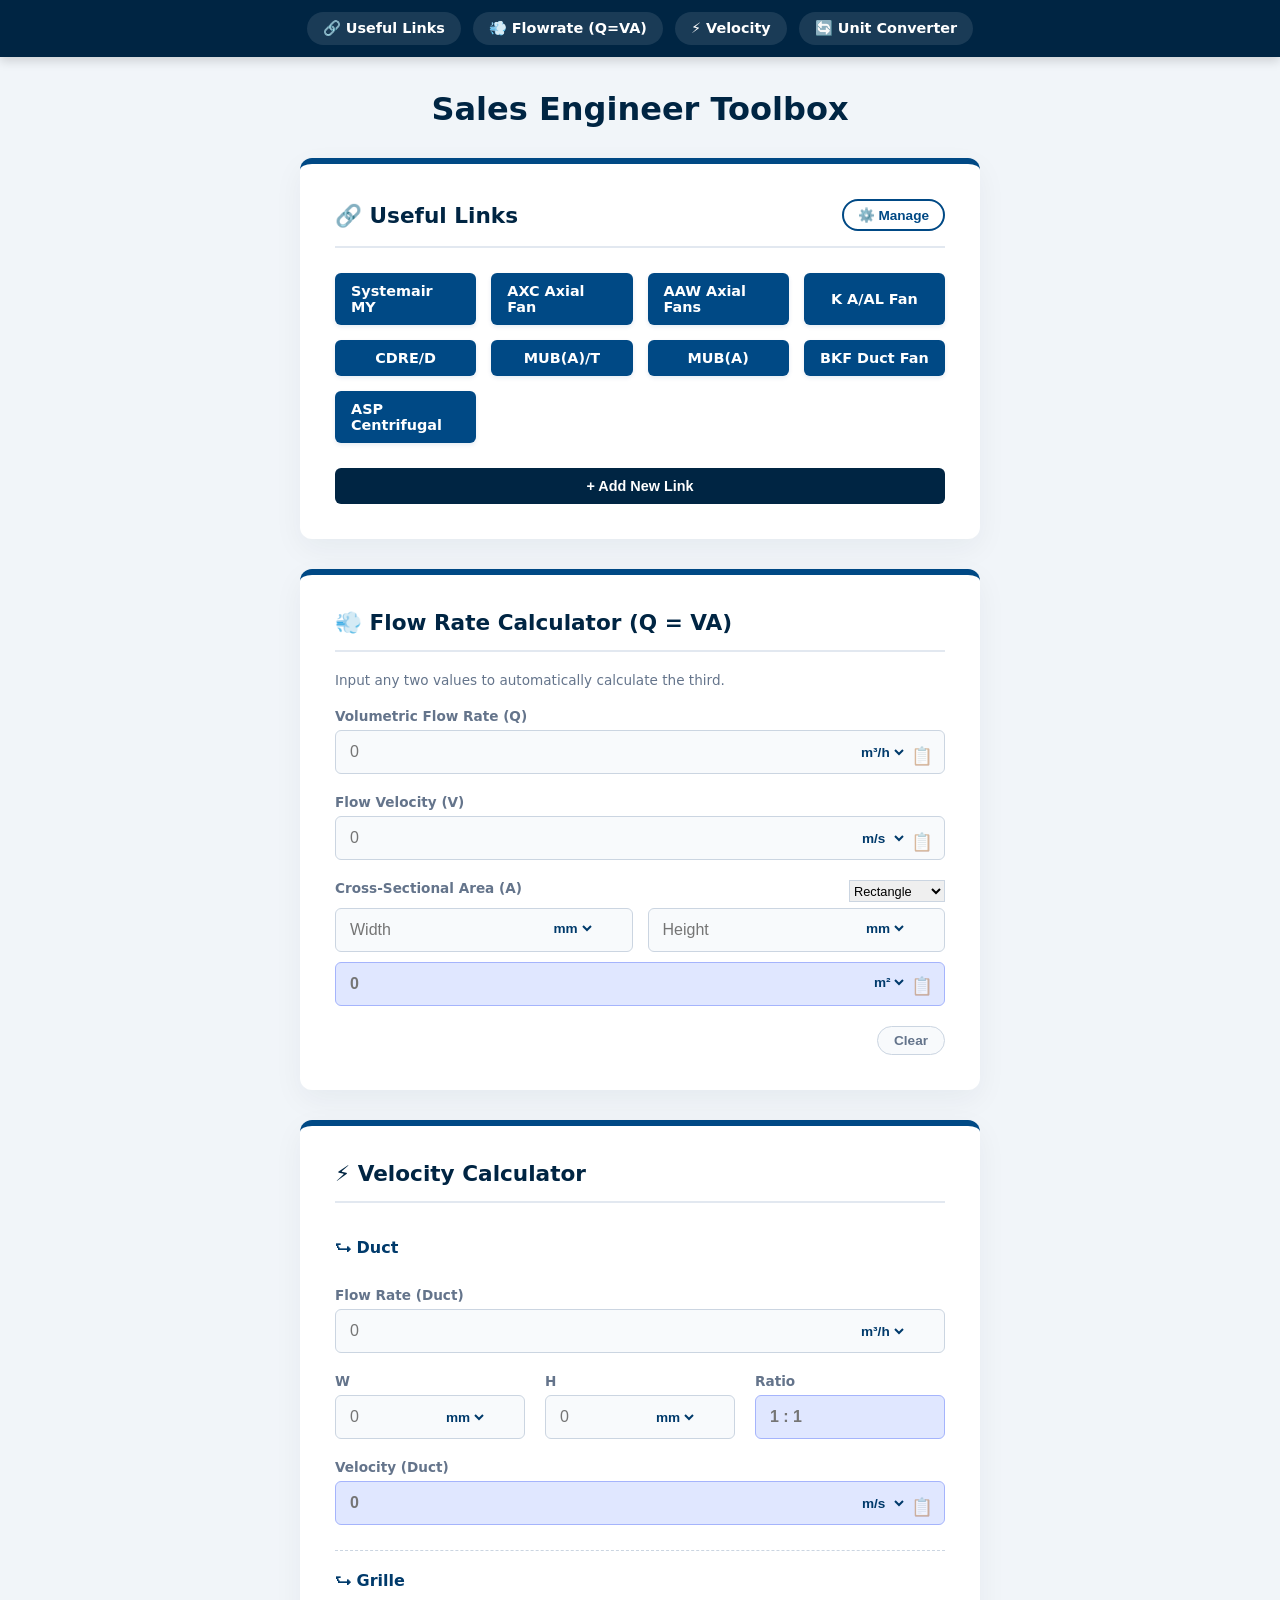
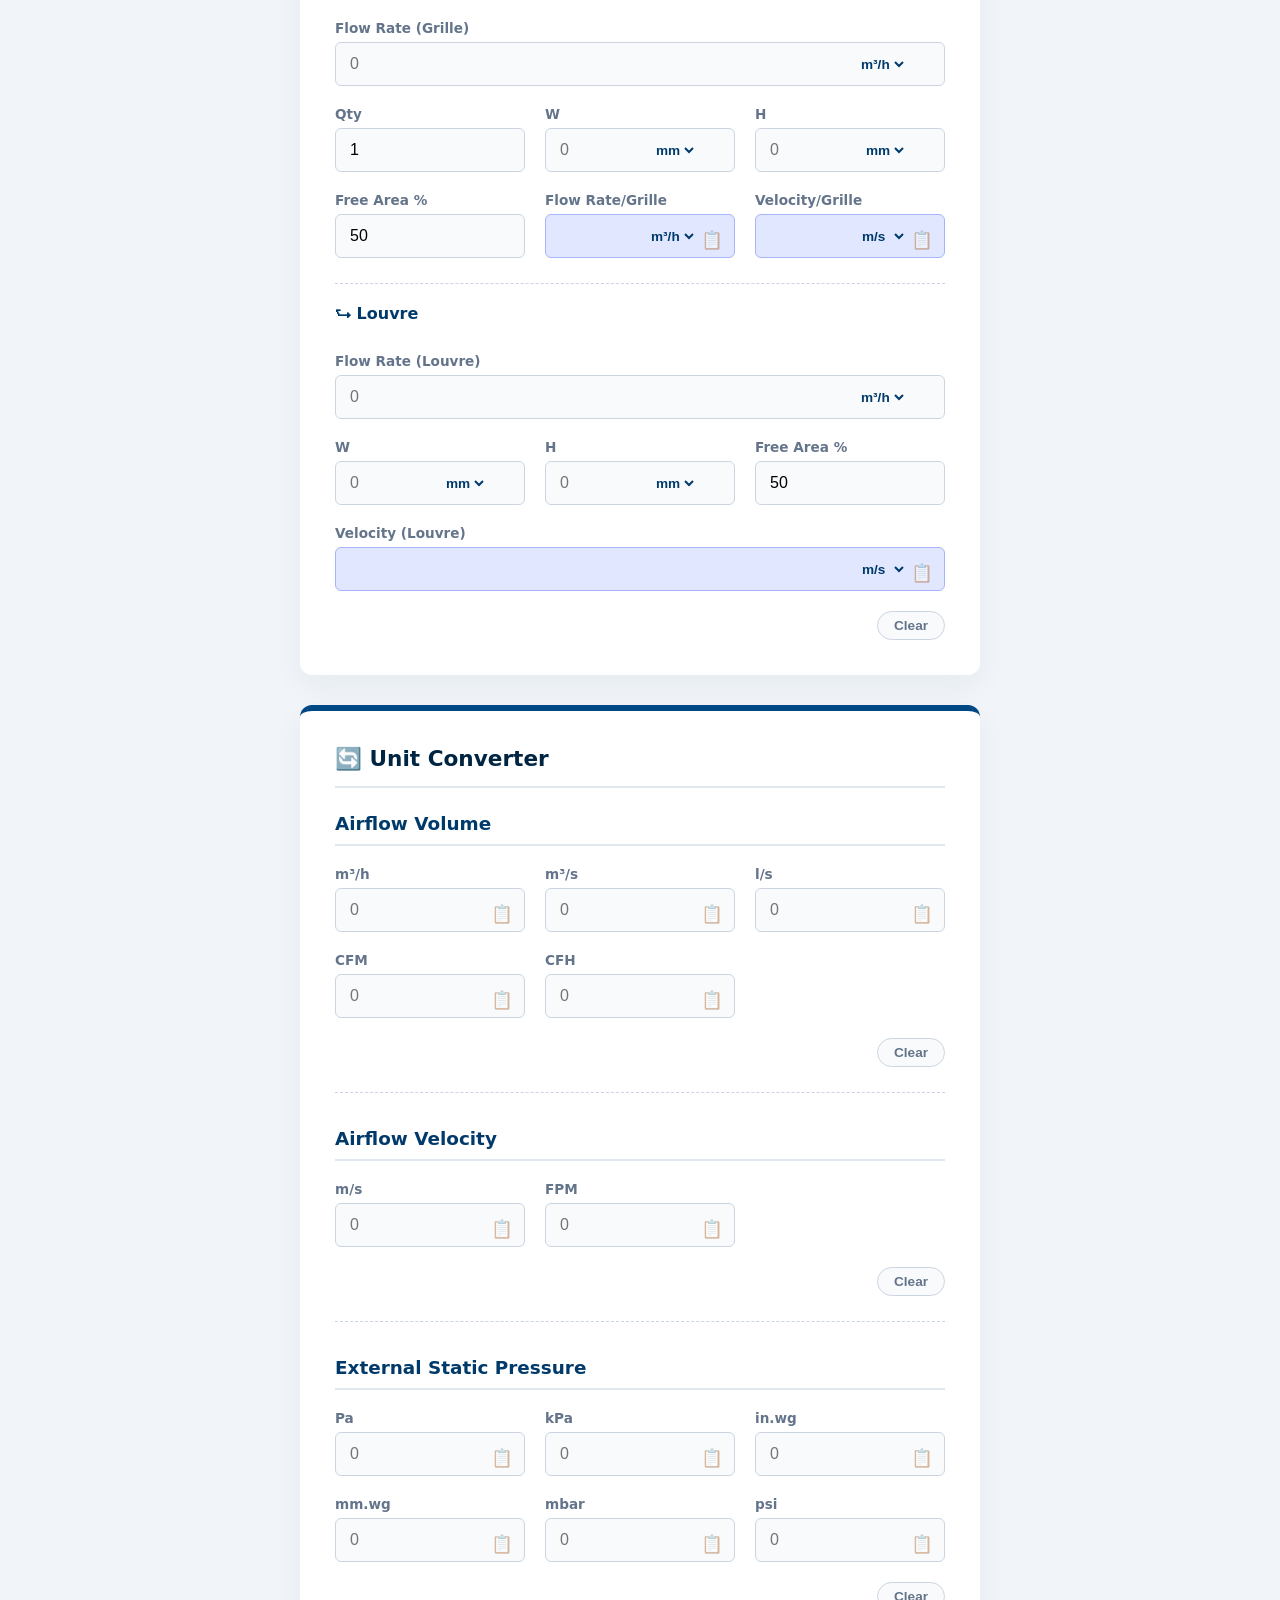
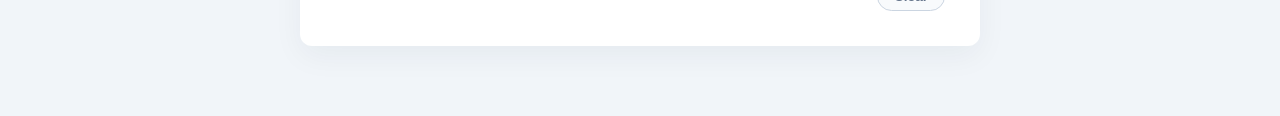
==== index.html @ 16341c95 "Add files via upload add flowrate to grille and louvre" ====
<!DOCTYPE html>
<html lang="en">
<head>
    <meta charset="UTF-8">
    <meta name="viewport" content="width=device-width, initial-scale=1.0">
    <title>Sales Engineer Toolbox</title>
    <link rel="icon" type="image/png" href="tool-box.png">
    <link rel="stylesheet" href="style.css">
</head>
<body>

    <nav class="sticky-nav">
        <a href="#section-links">🔗 Useful Links</a>
        <a href="#section-qva">💨 Flowrate (Q=VA)</a>
        <a href="#section-duct">⚡ Velocity</a>
        <a href="#section-converter">🔄 Unit Converter</a>
    </nav>

    <div class="main-wrapper">

    <h1 style="color: var(--sys-blue-dark); text-align: center; margin-top: 0; margin-bottom: 30px; font-size: 2rem;">
        Sales Engineer Toolbox
    </h1>
        
        <div class="container" id="section-links">
            <div class="section-top-header">
                <h3 class="section-title">🔗 Useful Links</h3>
                <button class="btn btn-toggle-manage" id="manageToggle" onclick="toggleManageMode()">⚙️ Manage</button>
            </div>
            <div class="links-grid" id="linksContainer"></div>
            <button class="btn btn-add" onclick="addNewLink()">+ Add New Link</button>
        </div>

        <div class="container" id="section-qva">
            <div class="section-top-header">
                <h3 class="section-title">💨 Flow Rate Calculator (Q = VA)</h3>
            </div>
            <div style="font-size: 0.85rem; color: var(--text-muted); margin-bottom: 20px; margin-top: -5px;">
                Input any two values to automatically calculate the third.
            </div>
            <div class="calc-layout-grid">
                <div class="input-wrapper span-full">
                    <label>Volumetric Flow Rate (Q)</label>
                    <input type="text" class="input-with-select" id="qvaVol" oninput="handleQVAInput('Vol')" placeholder="0">
                    <select class="unit-select" id="qvaVolUnit" onchange="calculateQVA()"><option value="cmh">m³/h</option><option value="cms">m³/s</option><option value="cfm">CFM</option><option value="lps">l/s</option></select>
                    <button class="copy-btn" onclick="copyValue('qvaVol', this)">📋</button>
                </div>
                <div class="input-wrapper span-full">
                    <label>Flow Velocity (V)</label>
                    <input type="text" class="input-with-select" id="qvaVel" oninput="handleQVAInput('Vel')" placeholder="0">
                    <select class="unit-select" id="qvaVelUnit" onchange="calculateQVA()"><option value="ms">m/s</option><option value="fpm">FPM</option></select>
                    <button class="copy-btn" onclick="copyValue('qvaVel', this)">📋</button>
                </div>
                <div class="input-wrapper span-full">
                    <div style="display:flex; justify-content:space-between; margin-bottom:6px;"><label>Cross-Sectional Area (A)</label>
                    <select id="qvaAreaMethod" onchange="toggleQVAAreaInputs()" style="font-size:0.8rem; border:1px solid var(--border-color); outline:none; cursor:pointer;">
                        <option value="rectangle" selected>Rectangle</option>
                        <option value="circle">Circle</option>
                        <option value="direct">Direct Key-in</option>
                    </select></div>
                    <div id="qvaAreaRectWrapper" style="display:none; gap:15px; margin-bottom:10px;">
                        <div class="input-wrapper no-label-group" style="flex:1"><input type="text" id="qvaRectW" oninput="calcAreaFromDims()" placeholder="Width"><select class="unit-select" id="qvaRectUnitW" onchange="calcAreaFromDims()"><option value="mm">mm</option><option value="inch">in</option></select></div>
                        <div class="input-wrapper no-label-group" style="flex:1"><input type="text" id="qvaRectH" oninput="calcAreaFromDims()" placeholder="Height"><select class="unit-select" id="qvaRectUnitH" onchange="calcAreaFromDims()"><option value="mm">mm</option><option value="inch">in</option></select></div>
                    </div>
                    <div id="qvaAreaCircWrapper" style="display:none; margin-bottom:10px;">
                         <div class="input-wrapper no-label-group"><input type="text" id="qvaCircD" oninput="calcAreaFromDims()" placeholder="Diameter"><select class="unit-select" id="qvaCircUnit" onchange="calcAreaFromDims()"><option value="mm">mm</option><option value="inch">in</option></select></div>
                    </div>
                    <div style="position:relative" class="no-label-group">
                        <input type="text" class="input-with-select" id="qvaArea" oninput="handleQVAInput('Area')" placeholder="0">
                        <select class="unit-select" id="qvaAreaUnit" onchange="calculateQVA()"><option value="sqm">m²</option><option value="sqft">ft²</option></select>
                        <button class="copy-btn" onclick="copyValue('qvaArea', this)">📋</button>
                    </div>
                </div>
            </div>
            <div class="clear-container"><button class="btn btn-clear" onclick="clearQVACalculator()">Clear</button></div>
        </div>

        <div class="container" id="section-duct">
            <div class="section-top-header">
                <h3 class="section-title">⚡ Velocity Calculator</h3>
            </div>
            <div class="calc-layout-grid">
                
                <div class="span-full" style="padding-top:10px;">
                    <h4 style="color: var(--sys-blue-mid); margin: 0 0 10px 0; font-size: 1rem;">⮑ Duct</h4>
                </div>
                
                <div class="input-wrapper span-full"><label>Flow Rate (Duct)</label><input type="text" class="input-with-select" id="calcVol" oninput="runAllCalculations()" placeholder="0"><select class="unit-select" id="volUnit" onchange="runAllCalculations()"><option value="cmh">m³/h</option><option value="cms">m³/s</option><option value="cfm">CFM</option><option value="lps">l/s</option></select></div>
                
                <div class="input-wrapper"><label>W</label><input type="text" class="input-with-select" id="calcWidth" oninput="runAllCalculations()" placeholder="0"><select class="unit-select" id="dimUnitW" onchange="syncDimUnits('dimUnitW','dimUnitH'); runAllCalculations()"><option value="mm">mm</option><option value="inch">in</option></select></div>
                <div class="input-wrapper"><label>H</label><input type="text" class="input-with-select" id="calcHeight" oninput="runAllCalculations()" placeholder="0"><select class="unit-select" id="dimUnitH" onchange="syncDimUnits('dimUnitH','dimUnitW'); runAllCalculations()"><option value="mm">mm</option><option value="inch">in</option></select></div>
                <div class="input-wrapper"><label>Ratio</label><input type="text" id="calcRatio" readonly placeholder="1 : 1"></div>
                <div class="input-wrapper span-full"><label>Velocity (Duct)</label><input type="text" class="input-with-select" id="calcResult" readonly placeholder="0"><select class="unit-select" id="velUnit" onchange="runAllCalculations()"><option value="ms">m/s</option><option value="fpm">FPM</option></select><button class="copy-btn" onclick="copyValue('calcResult', this)">📋</button></div>

                <div class="span-full" style="border-top:1px dashed var(--border-color); padding-top:20px; margin-top:5px;"><h4 style="color: var(--sys-blue-mid); margin: 0 0 10px 0; font-size: 1rem;">⮑ Grille</h4></div>
                <div class="input-wrapper span-full">
                    <label>Flow Rate (Grille)</label>
                    <input type="text" class="input-with-select" id="calcVolGrille" oninput="runAllCalculations()" placeholder="0">
                    <select class="unit-select" id="volUnitGrille" onchange="runAllCalculations()">
                        <option value="cmh">m³/h</option><option value="cms">m³/s</option><option value="cfm">CFM</option><option value="lps">l/s</option>
                    </select>
                </div>
                <div class="input-wrapper"><label>Qty</label><input type="text" id="grilleQty" oninput="runAllCalculations()" value="1"></div>
                <div class="input-wrapper"><label>W</label><input type="text" class="input-with-select" id="grilleW" oninput="runAllCalculations()" placeholder="0"><select class="unit-select" id="grilleUnitW" onchange="syncDimUnits('grilleUnitW','grilleUnitH'); runAllCalculations()"><option value="mm">mm</option><option value="inch">in</option></select></div>
                <div class="input-wrapper"><label>H</label><input type="text" class="input-with-select" id="grilleH" oninput="runAllCalculations()" placeholder="0"><select class="unit-select" id="grilleUnitH" onchange="syncDimUnits('grilleUnitH','grilleUnitW'); runAllCalculations()"><option value="mm">mm</option><option value="inch">in</option></select></div>
                <div class="input-wrapper"><label>Free Area %</label><input type="text" id="grilleFA" oninput="runAllCalculations()" value="50"></div>
                <div class="input-wrapper"><label>Flow Rate/Grille</label><input type="text" class="input-with-select" id="grilleVolOut" readonly><select class="unit-select" id="grilleVolUnit" onchange="runAllCalculations()"><option value="cmh">m³/h</option><option value="cms">m³/s</option><option value="cfm">CFM</option><option value="lps">l/s</option></select><button class="copy-btn" onclick="copyValue('grilleVolOut', this)">📋</button></div>
                <div class="input-wrapper"><label>Velocity/Grille</label><input type="text" class="input-with-select" id="grilleVelOut" readonly><select class="unit-select" id="grilleVelUnit" onchange="runAllCalculations()"><option value="ms">m/s</option><option value="fpm">FPM</option></select><button class="copy-btn" onclick="copyValue('grilleVelOut', this)">📋</button></div>

                <div class="span-full" style="border-top:1px dashed var(--border-color); padding-top:20px; margin-top:5px;"><h4 style="color: var(--sys-blue-mid); margin: 0 0 10px 0; font-size: 1rem;">⮑ Louvre</h4></div>
                <div class="input-wrapper span-full">
                    <label>Flow Rate (Louvre)</label>
                    <input type="text" class="input-with-select" id="calcVolLouvre" oninput="runAllCalculations()" placeholder="0">
                    <select class="unit-select" id="volUnitLouvre" onchange="runAllCalculations()">
                        <option value="cmh">m³/h</option><option value="cms">m³/s</option><option value="cfm">CFM</option><option value="lps">l/s</option>
                    </select>
                </div>
                <div class="input-wrapper"><label>W</label><input type="text" class="input-with-select" id="louvreW" oninput="runAllCalculations()" placeholder="0"><select class="unit-select" id="louvreUnitW" onchange="syncDimUnits('louvreUnitW','louvreUnitH'); runAllCalculations()"><option value="mm">mm</option><option value="inch">in</option></select></div>
                <div class="input-wrapper"><label>H</label><input type="text" class="input-with-select" id="louvreH" oninput="runAllCalculations()" placeholder="0"><select class="unit-select" id="louvreUnitH" onchange="syncDimUnits('louvreUnitH','louvreUnitW'); runAllCalculations()"><option value="mm">mm</option><option value="inch">in</option></select></div>
                <div class="input-wrapper"><label>Free Area %</label><input type="text" id="louvreFA" oninput="runAllCalculations()" value="50"></div>
                <div class="input-wrapper span-full"><label>Velocity (Louvre)</label><input type="text" class="input-with-select" id="louvreVelOut" readonly><select class="unit-select" id="louvreVelUnit" onchange="runAllCalculations()"><option value="ms">m/s</option><option value="fpm">FPM</option></select><button class="copy-btn" onclick="copyValue('louvreVelOut', this)">📋</button></div>
            </div>
            <div class="clear-container"><button class="btn btn-clear" onclick="clearCalculator()">Clear</button></div>
        </div>

        <div class="container" id="section-converter">
            <div class="section-top-header">
                <h3 class="section-title">🔄 Unit Converter</h3>
            </div>

            <div class="converter-section">
                <h3 class="section-header">Airflow Volume</h3>
                <div class="unit-grid">
                    <div class="input-wrapper"><label>m³/h</label><input type="text" id="cmh" oninput="syncAirflow('cmh')" onblur="formatActive('cmh')" placeholder="0"><button class="copy-btn" onclick="copyValue('cmh', this)">📋</button></div>
                    <div class="input-wrapper"><label>m³/s</label><input type="text" id="cms" oninput="syncAirflow('cms')" onblur="formatActive('cms')" placeholder="0"><button class="copy-btn" onclick="copyValue('cms', this)">📋</button></div>
                    <div class="input-wrapper"><label>l/s</label><input type="text" id="lps" oninput="syncAirflow('lps')" onblur="formatActive('lps')" placeholder="0"><button class="copy-btn" onclick="copyValue('lps', this)">📋</button></div>
                    <div class="input-wrapper"><label>CFM</label><input type="text" id="cfm" oninput="syncAirflow('cfm')" onblur="formatActive('cfm')" placeholder="0"><button class="copy-btn" onclick="copyValue('cfm', this)">📋</button></div>
                    <div class="input-wrapper"><label>CFH</label><input type="text" id="cfh" oninput="syncAirflow('cfh')" onblur="formatActive('cfh')" placeholder="0"><button class="copy-btn" onclick="copyValue('cfh', this)">📋</button></div>
                </div>
                <div class="clear-container"><button class="btn btn-clear" onclick="clearGroup(airFactors)">Clear</button></div>
            </div>

            <div class="converter-section">
                <h3 class="section-header">Airflow Velocity</h3>
                <div class="unit-grid">
                    <div class="input-wrapper"><label>m/s</label><input type="text" id="ms" oninput="syncVelocity('ms')" onblur="formatActive('ms')" placeholder="0"><button class="copy-btn" onclick="copyValue('ms', this)">📋</button></div>
                    <div class="input-wrapper"><label>FPM</label><input type="text" id="fpm" oninput="syncVelocity('fpm')" onblur="formatActive('fpm')" placeholder="0"><button class="copy-btn" onclick="copyValue('fpm', this)">📋</button></div>
                </div>
                <div class="clear-container"><button class="btn btn-clear" onclick="clearGroup(velFactors)">Clear</button></div>
            </div>

            <div class="converter-section" style="border-bottom: none; margin-bottom: 0; padding-bottom: 0;">
                <h3 class="section-header">External Static Pressure</h3>
                <div class="unit-grid">
                    <div class="input-wrapper"><label>Pa</label><input type="text" id="pa" oninput="syncESP('pa')" onblur="formatActive('pa')" placeholder="0"><button class="copy-btn" onclick="copyValue('pa', this)">📋</button></div>
                    <div class="input-wrapper"><label>kPa</label><input type="text" id="kpa" oninput="syncESP('kpa')" onblur="formatActive('kpa')" placeholder="0"><button class="copy-btn" onclick="copyValue('kpa', this)">📋</button></div>
                    <div class="input-wrapper"><label>in.wg</label><input type="text" id="inwg" oninput="syncESP('inwg')" onblur="formatActive('inwg')" placeholder="0"><button class="copy-btn" onclick="copyValue('inwg', this)">📋</button></div>
                    <div class="input-wrapper"><label>mm.wg</label><input type="text" id="mmwg" oninput="syncESP('mmwg')" onblur="formatActive('mmwg')" placeholder="0"><button class="copy-btn" onclick="copyValue('mmwg', this)">📋</button></div>
                    <div class="input-wrapper"><label>mbar</label><input type="text" id="mbar" oninput="syncESP('mbar')" onblur="formatActive('mbar')" placeholder="0"><button class="copy-btn" onclick="copyValue('mbar', this)">📋</button></div>
                    <div class="input-wrapper"><label>psi</label><input type="text" id="psi" oninput="syncESP('psi')" onblur="formatActive('psi')" placeholder="0"><button class="copy-btn" onclick="copyValue('psi', this)">📋</button></div>
                </div>
                <div class="clear-container"><button class="btn btn-clear" onclick="clearGroup(espFactors)">Clear</button></div>
            </div>
        </div>

    </div>

    <script src="script.js"></script>
</body>
</html>
---- style.css ----
:root {
    --sys-blue-dark: #002543;
    --sys-blue-mid: #003a6b;
    --sys-blue-light: #004985;
    --sys-blue-hover: #005a9e;
    --bg-color: #f1f5f9;
    --container-bg: #FFFFFF;
    --text-main: #1e293b;
    --text-muted: #64748b;
    --border-color: #cbd5e1;
    --input-bg: #f8fafc;
    --highlight-bg: #e0e7ff;
    --highlight-border: #a5b4fc;
}

/* Smooth scrolling for anchor links */
html { 
    scroll-behavior: smooth; 
    scroll-padding-top: 85px; 
}

body { 
    font-family: 'Segoe UI', system-ui, -apple-system, Roboto, Helvetica, Arial, sans-serif; 
    background-color: var(--bg-color); 
    color: var(--text-main); 
    margin: 0; 
    padding: 0;
    -webkit-font-smoothing: antialiased;
}

/* --- Sticky Navigation Bar --- */
.sticky-nav {
    position: fixed;
    top: 0;
    left: 0;
    width: 100%;
    background-color: var(--sys-blue-dark);
    z-index: 1000;
    display: flex;
    justify-content: center;
    gap: 12px;
    padding: 12px 20px;
    box-shadow: 0 4px 10px rgba(0,0,0,0.15);
    overflow-x: auto;
    white-space: nowrap;
    -webkit-overflow-scrolling: touch;
    box-sizing: border-box;
}

.sticky-nav::-webkit-scrollbar { display: none; }

.sticky-nav a {
    color: #ffffff;
    text-decoration: none;
    font-size: 0.9rem;
    font-weight: 600;
    padding: 8px 16px;
    border-radius: 20px;
    background: rgba(255, 255, 255, 0.1);
    transition: all 0.2s ease;
}

.sticky-nav a:hover {
    background: var(--sys-blue-light);
    transform: translateY(-1px);
}

/* Main content wrapper to account for fixed header */
.main-wrapper {
    padding: 90px 20px 40px; 
    display: flex;
    flex-direction: column;
    align-items: center;
    width: 100%;
    box-sizing: border-box;
}

/* Core Section Container */
.container { 
    background: var(--container-bg); 
    width: 100%; 
    max-width: 680px; 
    padding: 35px; 
    border-radius: 12px; 
    box-shadow: 0 10px 30px rgba(0, 37, 67, 0.05); 
    border-top: 6px solid var(--sys-blue-light); 
    margin-bottom: 30px; 
    box-sizing: border-box; 
}

.section-top-header {
    display: flex;
    justify-content: space-between;
    align-items: center;
    margin-bottom: 25px;
    border-bottom: 2px solid #e2e8f0;
    padding-bottom: 15px;
}

.section-title {
    margin: 0;
    font-size: 1.35rem;
    color: var(--sys-blue-dark);
    font-weight: 700;
    display: flex;
    align-items: center;
    gap: 8px;
}

h3 { color: var(--sys-blue-dark); font-size: 1.15rem; margin-bottom: 15px; font-weight: 600; margin-top: 0; }

.converter-section { margin-bottom: 35px; padding-bottom: 25px; border-bottom: 1px dashed var(--border-color); }
.converter-section:last-of-type { border-bottom: none; padding-bottom: 0; margin-bottom: 0; }
.section-header { border-bottom: 2px solid #e2e8f0; padding-bottom: 10px; margin-bottom: 20px; color: var(--sys-blue-mid); }

.unit-grid { display: grid; grid-template-columns: repeat(auto-fill, minmax(180px, 1fr)); gap: 20px; }
.calc-layout-grid { display: grid; grid-template-columns: repeat(3, 1fr); gap: 20px; }
.span-full { grid-column: 1 / -1; }

@media (max-width: 600px) { 
    .calc-layout-grid { grid-template-columns: 1fr; } 
    .sticky-nav { justify-content: flex-start; } 
    .sticky-nav a { font-size: 0.85rem; padding: 6px 12px; }
    .container { padding: 25px 15px; }
    .section-title { font-size: 1.2rem; }
}

.input-wrapper { position: relative; display: flex; flex-direction: column; }
.input-wrapper label { font-size: 0.85rem; font-weight: 600; color: var(--text-muted); margin-bottom: 6px; }
.input-wrapper:focus-within label { color: var(--sys-blue-light); }

input[type="text"] { width: 100%; padding: 12px 75px 12px 14px; border: 1px solid var(--border-color); border-radius: 6px; font-size: 1rem; box-sizing: border-box; background-color: var(--input-bg); font-weight: 500; transition: all 0.2s ease;}
.input-with-select { padding-right: 110px; }
input[type="text"]:focus { outline: none; border-color: var(--sys-blue-light); background-color: #fff; box-shadow: 0 0 0 3px rgba(0, 73, 133, 0.15); }

input[readonly] { background-color: var(--highlight-bg) !important; border-color: var(--highlight-border) !important; color: var(--sys-blue-dark) !important; font-weight: 700 !important; }
.qva-highlight { background-color: var(--highlight-bg) !important; border-color: var(--highlight-border) !important; color: var(--sys-blue-dark) !important; }

.unit-select { position: absolute; right: 38px; top: 36px; border: none; background: transparent; cursor: pointer; font-size: 0.85rem; font-weight: 700; color: var(--sys-blue-mid); outline: none;}
.unit-select:hover, .unit-select:focus { background-color: #e2e8f0; color: var(--sys-blue-dark); border-radius: 4px;}
.no-label-group .unit-select { top: 12px; }

.copy-btn { position: absolute; right: 6px; top: 32px; background: none; border: none; cursor: pointer; font-size: 1.1rem; opacity: 0.5; padding: 6px; display: flex; align-items: center; justify-content: center; transition: all 0.2s;}
.copy-btn:hover { opacity: 1; background-color: #e2e8f0; color: var(--sys-blue-dark); border-radius: 6px;}
.copy-btn:active { transform: scale(0.9); }
.no-label-group .copy-btn { top: 8px; }

.links-grid { display: grid; grid-template-columns: repeat(auto-fill, minmax(140px, 1fr)); gap: 15px; margin-bottom: 25px; }
.btn { display: inline-flex; align-items: center; justify-content: center; padding: 10px 16px; border-radius: 6px; font-size: 0.9rem; font-weight: 600; cursor: pointer; border: none; text-decoration: none; transition: all 0.2s ease;}
.btn-link { background-color: var(--sys-blue-light); color: #FFFFFF; width: 100%; box-sizing: border-box; box-shadow: 0 2px 4px rgba(0, 73, 133, 0.1); }
.btn-link:hover { background-color: var(--sys-blue-hover); transform: translateY(-1px); box-shadow: 0 4px 10px rgba(0, 73, 133, 0.2); }
.btn-add { background-color: var(--sys-blue-dark); color: #FFFFFF; width: 100%; }
.btn-add:hover { background-color: var(--sys-blue-mid); }
.btn-toggle-manage { background-color: transparent; color: var(--sys-blue-light); border: 2px solid var(--sys-blue-light); padding: 6px 14px; font-size: 0.85rem; border-radius: 20px; }
.btn-toggle-manage.active { background-color: var(--sys-blue-light); color: #FFFFFF; }

.btn-clear { background-color: #f8fafc; color: var(--text-muted); border: 1px solid var(--border-color); padding: 6px 16px; font-size: 0.85rem; margin-top: 20px; border-radius: 20px; }
.btn-clear:hover { background-color: #e2e8f0; color: var(--text-main); border-color: #cbd5e1; }
.clear-container { display: flex; justify-content: flex-end; width: 100%; }

.link-item { position: relative; display: flex; width: 100%; transition: transform 0.2s;}

/* Management & Drag-and-Drop Styles */
.action-badges { display: none; position: absolute; top: -10px; right: -10px; gap: 4px; z-index: 10; }
.badge-btn { width: 26px; height: 26px; border-radius: 50%; border: 2px solid white; display: flex; align-items: center; justify-content: center; cursor: pointer; font-size: 11px; color: white; box-shadow: 0 2px 5px rgba(0,0,0,0.2); transition: transform 0.1s;}
.badge-btn:hover { transform: scale(1.1); }
.edit-badge { background-color: var(--sys-blue-mid); }
.del-badge { background-color: #ef4444; } 
.manage-mode .action-badges { display: flex; }
.manage-mode .link-item { cursor: grab; }
.manage-mode .link-item:active { cursor: grabbing; }
.manage-mode .btn-link { background-color: #e2e8f0; color: var(--text-muted); border: 1px dashed #94a3b8; pointer-events: none; box-shadow: none; }
.link-item.dragging { opacity: 0.4; transform: scale(0.95); }
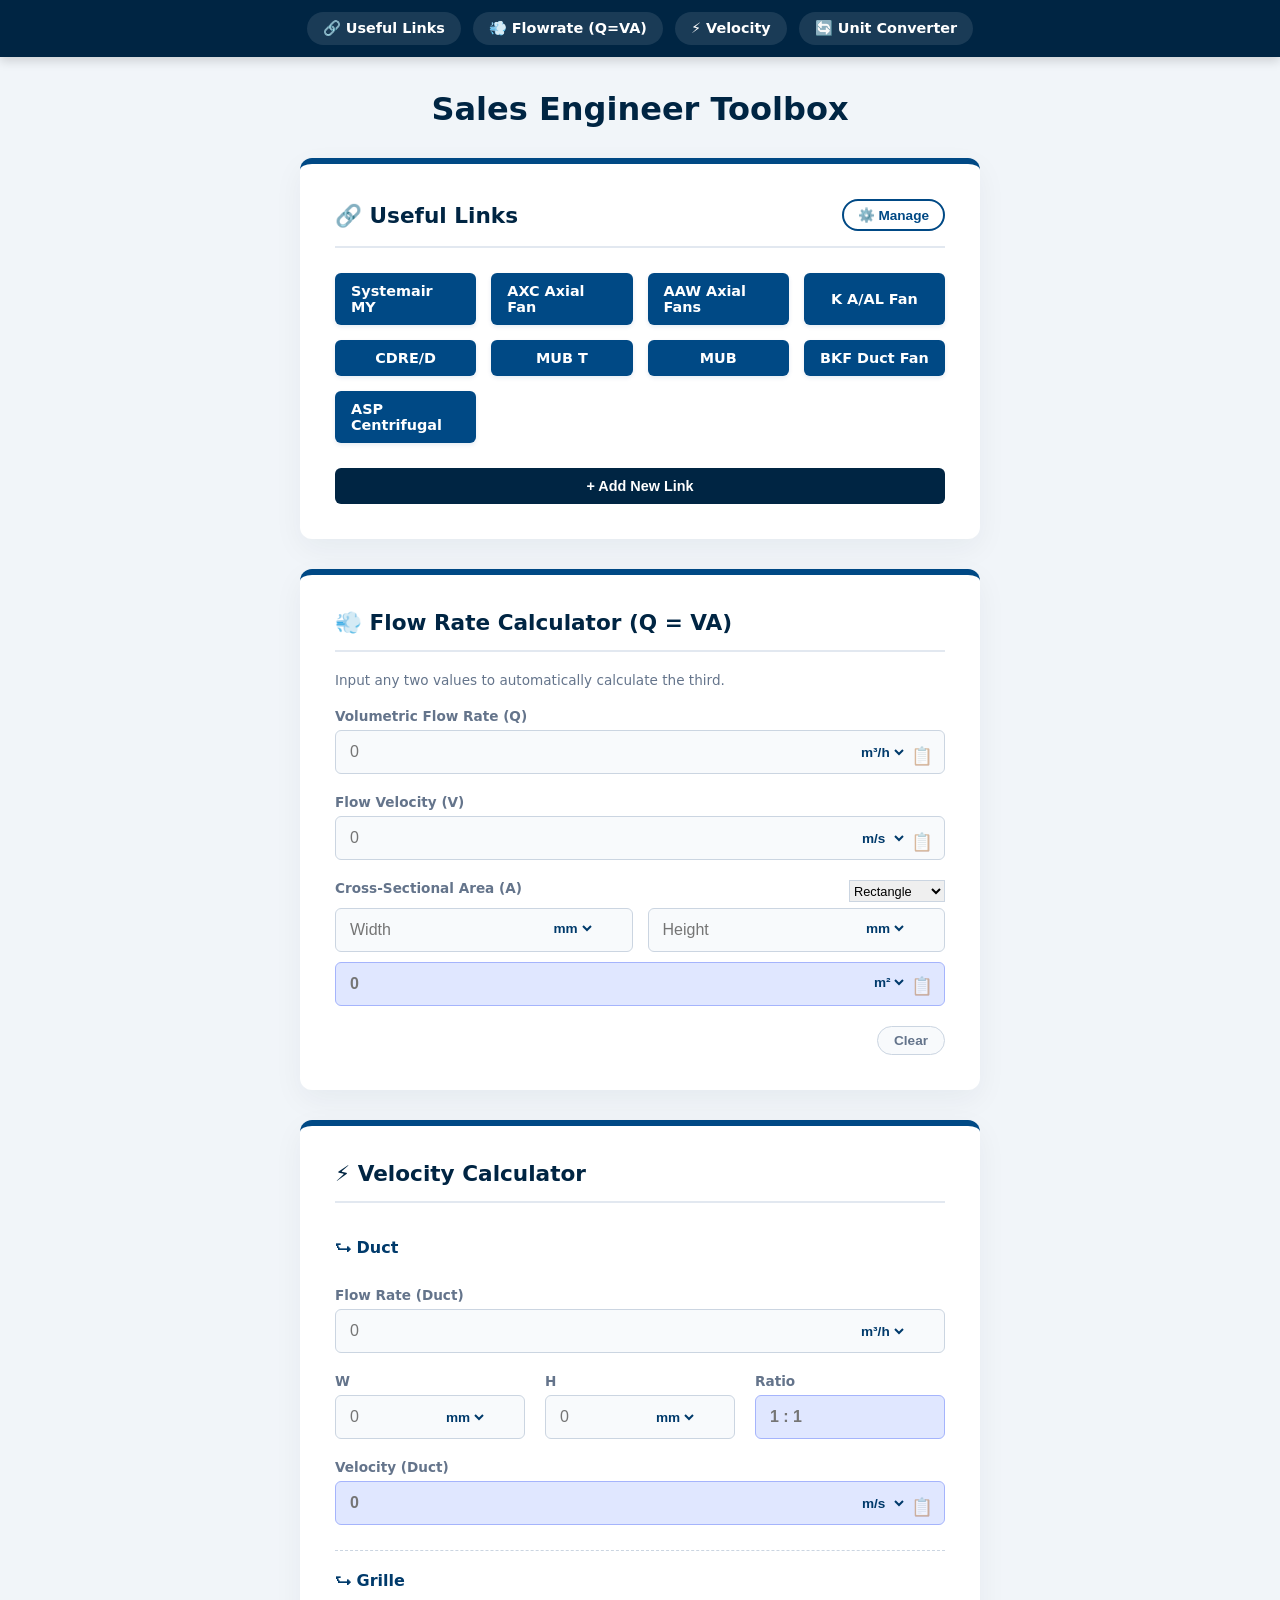
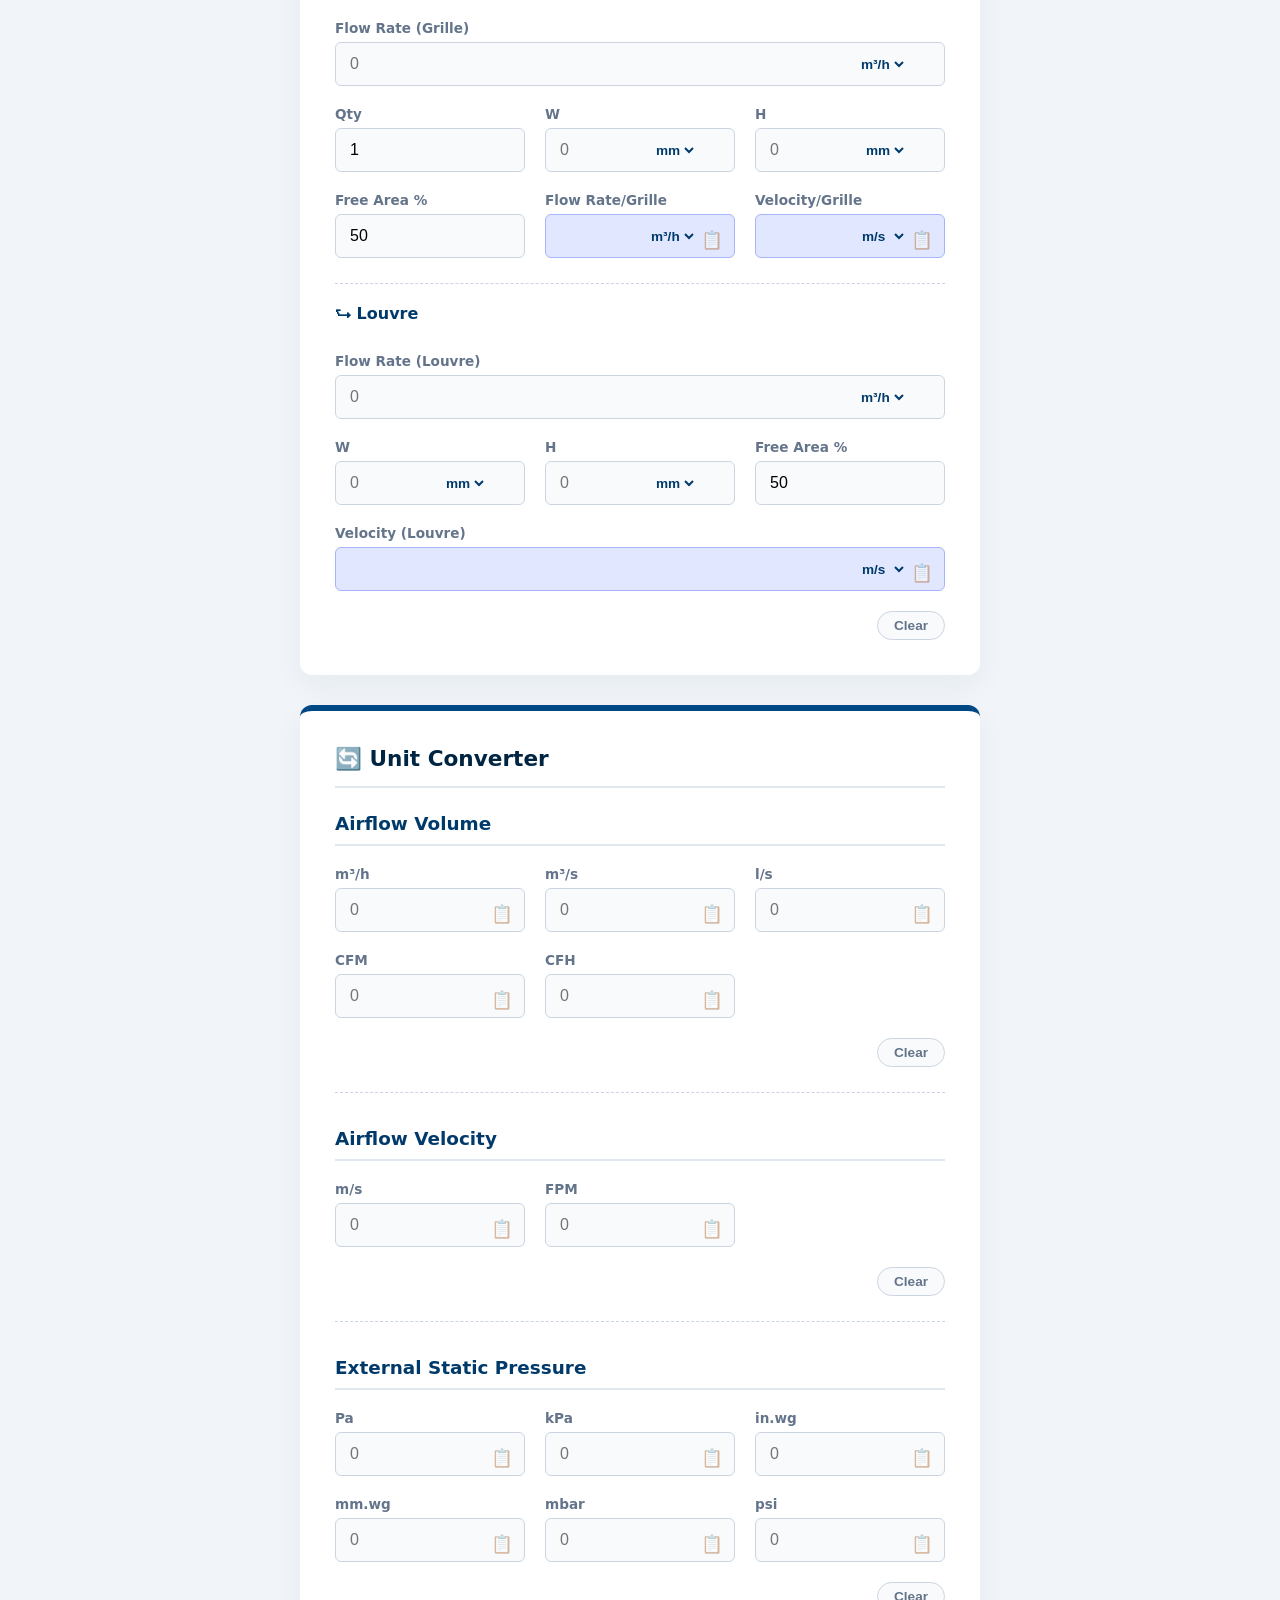
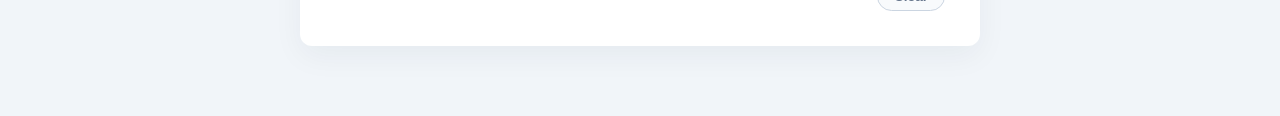
==== commit 5954dcfe: "Update index.html" ====
--- a/index.html
+++ b/index.html
@@ -5,7 +5,7 @@
     <meta name="viewport" content="width=device-width, initial-scale=1.0">
     <title>Sales Engineer Toolbox</title>
     <link rel="icon" type="image/png" href="tool-box.png">
-    <link rel="stylesheet" href="style.css">
+    <link rel="stylesheet" href="style.css?v=2">
 </head>
 <body>
 
@@ -165,6 +165,6 @@
 
     </div>
 
-    <script src="script.js"></script>
+    <script src="script.js?v=3"></script>
 </body>
-</html>+</html>
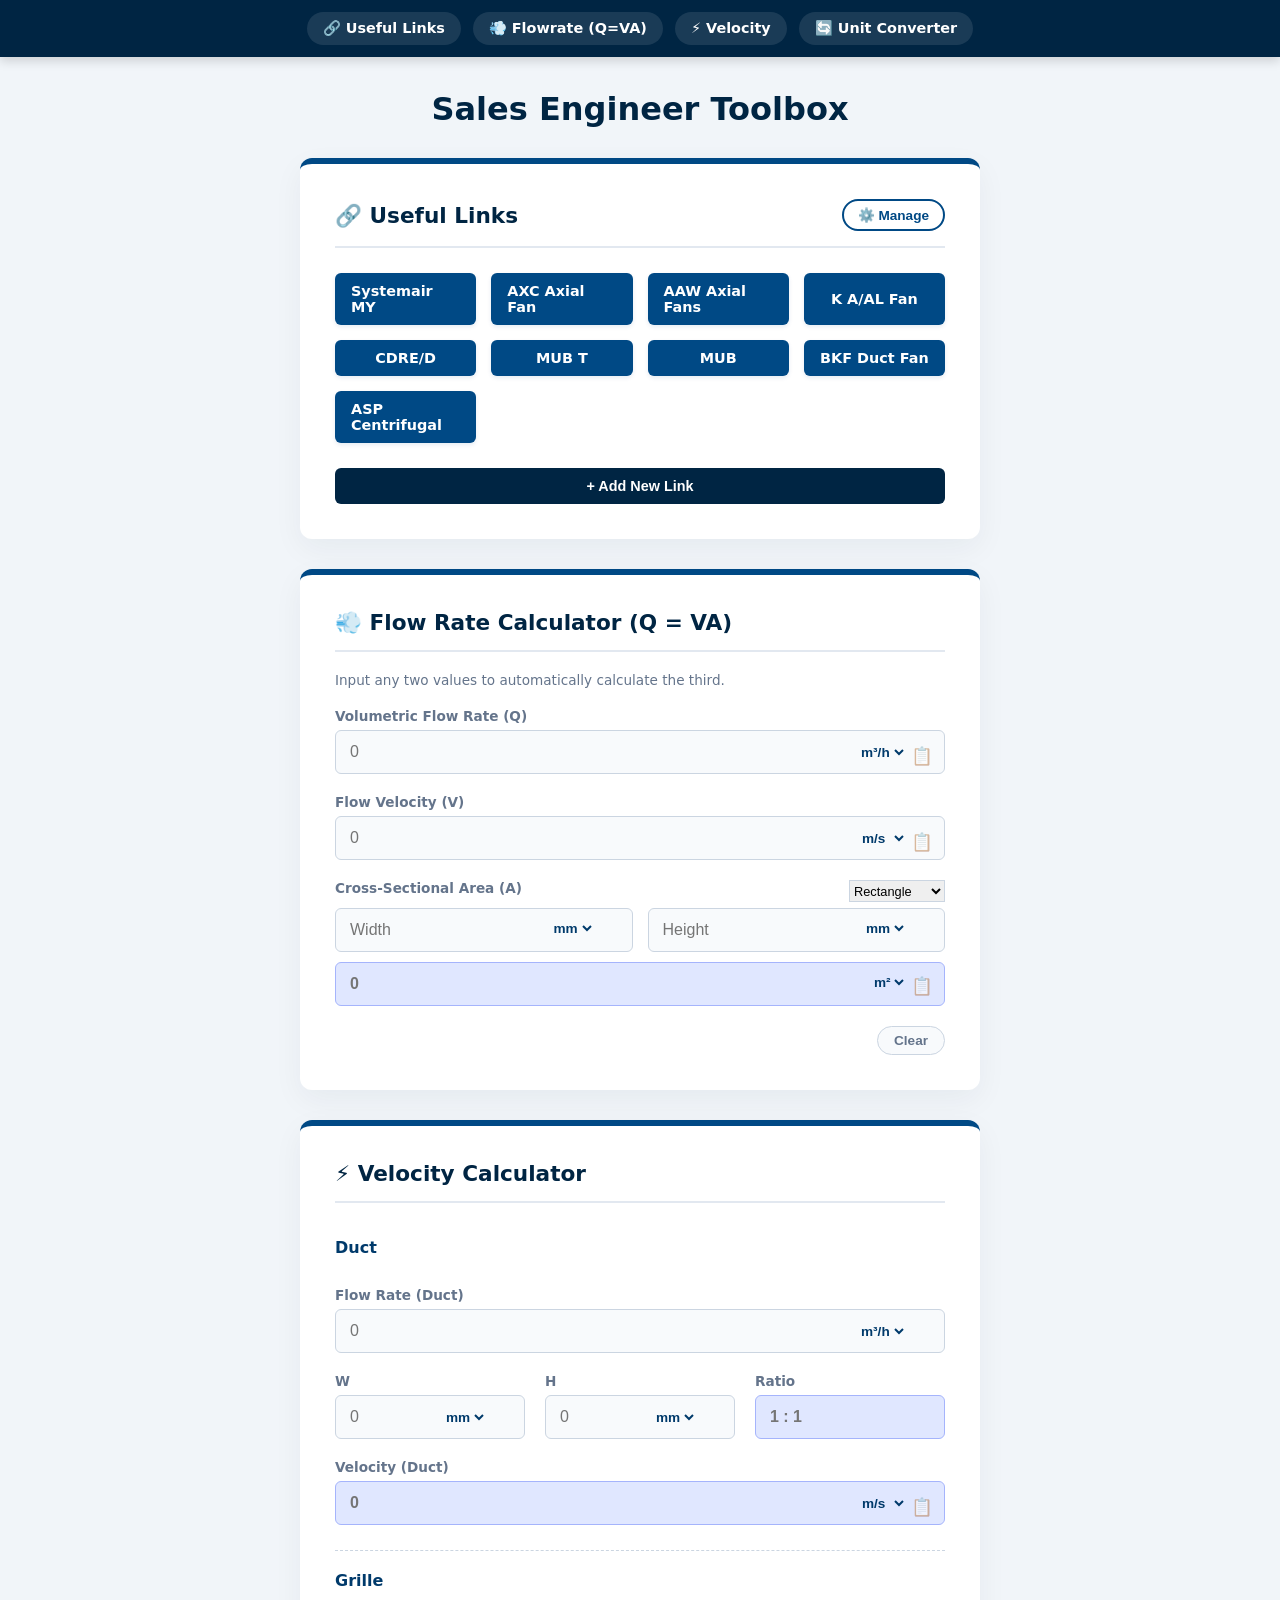
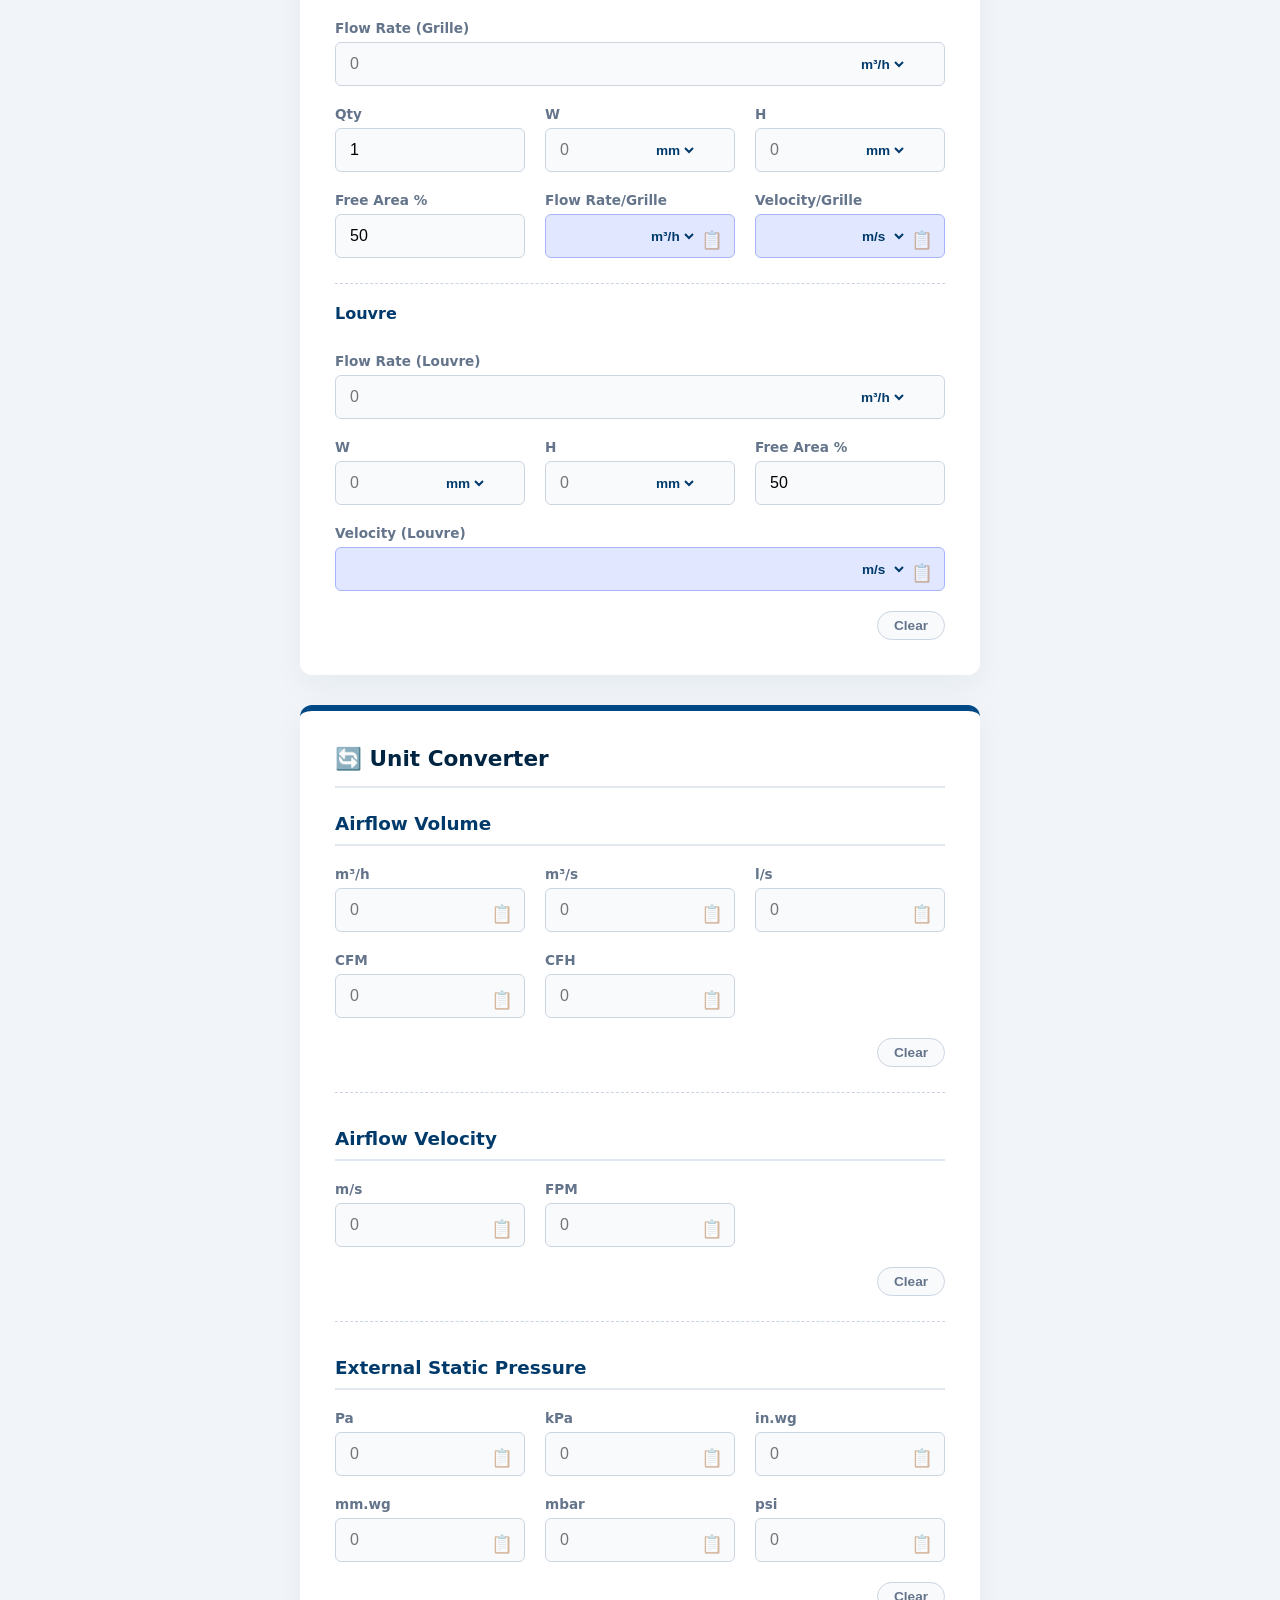
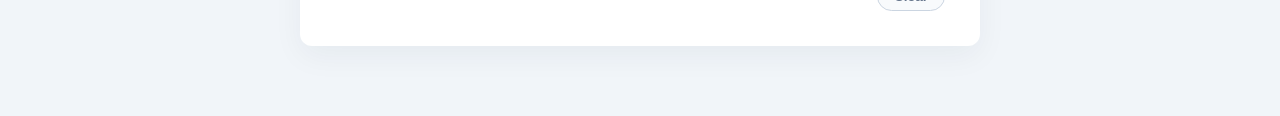
==== commit c7c1e1a3: "Update index.html remove ⮑" ====
--- a/index.html
+++ b/index.html
@@ -82,7 +82,7 @@
             <div class="calc-layout-grid">
                 
                 <div class="span-full" style="padding-top:10px;">
-                    <h4 style="color: var(--sys-blue-mid); margin: 0 0 10px 0; font-size: 1rem;">⮑ Duct</h4>
+                    <h4 style="color: var(--sys-blue-mid); margin: 0 0 10px 0; font-size: 1rem;">Duct</h4>
                 </div>
                 
                 <div class="input-wrapper span-full"><label>Flow Rate (Duct)</label><input type="text" class="input-with-select" id="calcVol" oninput="runAllCalculations()" placeholder="0"><select class="unit-select" id="volUnit" onchange="runAllCalculations()"><option value="cmh">m³/h</option><option value="cms">m³/s</option><option value="cfm">CFM</option><option value="lps">l/s</option></select></div>
@@ -92,11 +92,11 @@
                 <div class="input-wrapper"><label>Ratio</label><input type="text" id="calcRatio" readonly placeholder="1 : 1"></div>
                 <div class="input-wrapper span-full"><label>Velocity (Duct)</label><input type="text" class="input-with-select" id="calcResult" readonly placeholder="0"><select class="unit-select" id="velUnit" onchange="runAllCalculations()"><option value="ms">m/s</option><option value="fpm">FPM</option></select><button class="copy-btn" onclick="copyValue('calcResult', this)">📋</button></div>
 
-                <div class="span-full" style="border-top:1px dashed var(--border-color); padding-top:20px; margin-top:5px;"><h4 style="color: var(--sys-blue-mid); margin: 0 0 10px 0; font-size: 1rem;">⮑ Grille</h4></div>
+                <div class="span-full" style="border-top:1px dashed var(--border-color); padding-top:20px; margin-top:5px;"><h4 style="color: var(--sys-blue-mid); margin: 0 0 10px 0; font-size: 1rem;">Grille</h4></div>
                 <div class="input-wrapper span-full">
                     <label>Flow Rate (Grille)</label>
                     <input type="text" class="input-with-select" id="calcVolGrille" oninput="runAllCalculations()" placeholder="0">
-                    <select class="unit-select" id="volUnitGrille" onchange="runAllCalculations()">
+                    <select class="unit-select" id="volUnitGrille" onchange="syncDimUnits('volUnitGrille', 'grilleVolUnit'); runAllCalculations()">
                         <option value="cmh">m³/h</option><option value="cms">m³/s</option><option value="cfm">CFM</option><option value="lps">l/s</option>
                     </select>
                 </div>
@@ -104,10 +104,10 @@
                 <div class="input-wrapper"><label>W</label><input type="text" class="input-with-select" id="grilleW" oninput="runAllCalculations()" placeholder="0"><select class="unit-select" id="grilleUnitW" onchange="syncDimUnits('grilleUnitW','grilleUnitH'); runAllCalculations()"><option value="mm">mm</option><option value="inch">in</option></select></div>
                 <div class="input-wrapper"><label>H</label><input type="text" class="input-with-select" id="grilleH" oninput="runAllCalculations()" placeholder="0"><select class="unit-select" id="grilleUnitH" onchange="syncDimUnits('grilleUnitH','grilleUnitW'); runAllCalculations()"><option value="mm">mm</option><option value="inch">in</option></select></div>
                 <div class="input-wrapper"><label>Free Area %</label><input type="text" id="grilleFA" oninput="runAllCalculations()" value="50"></div>
-                <div class="input-wrapper"><label>Flow Rate/Grille</label><input type="text" class="input-with-select" id="grilleVolOut" readonly><select class="unit-select" id="grilleVolUnit" onchange="runAllCalculations()"><option value="cmh">m³/h</option><option value="cms">m³/s</option><option value="cfm">CFM</option><option value="lps">l/s</option></select><button class="copy-btn" onclick="copyValue('grilleVolOut', this)">📋</button></div>
+                <div class="input-wrapper"><label>Flow Rate/Grille</label><input type="text" class="input-with-select" id="grilleVolOut" readonly><select class="unit-select" id="grilleVolUnit" onchange="syncDimUnits('grilleVolUnit', 'volUnitGrille'); runAllCalculations()"><option value="cmh">m³/h</option><option value="cms">m³/s</option><option value="cfm">CFM</option><option value="lps">l/s</option></select><button class="copy-btn" onclick="copyValue('grilleVolOut', this)">📋</button></div>
                 <div class="input-wrapper"><label>Velocity/Grille</label><input type="text" class="input-with-select" id="grilleVelOut" readonly><select class="unit-select" id="grilleVelUnit" onchange="runAllCalculations()"><option value="ms">m/s</option><option value="fpm">FPM</option></select><button class="copy-btn" onclick="copyValue('grilleVelOut', this)">📋</button></div>
 
-                <div class="span-full" style="border-top:1px dashed var(--border-color); padding-top:20px; margin-top:5px;"><h4 style="color: var(--sys-blue-mid); margin: 0 0 10px 0; font-size: 1rem;">⮑ Louvre</h4></div>
+                <div class="span-full" style="border-top:1px dashed var(--border-color); padding-top:20px; margin-top:5px;"><h4 style="color: var(--sys-blue-mid); margin: 0 0 10px 0; font-size: 1rem;">Louvre</h4></div>
                 <div class="input-wrapper span-full">
                     <label>Flow Rate (Louvre)</label>
                     <input type="text" class="input-with-select" id="calcVolLouvre" oninput="runAllCalculations()" placeholder="0">
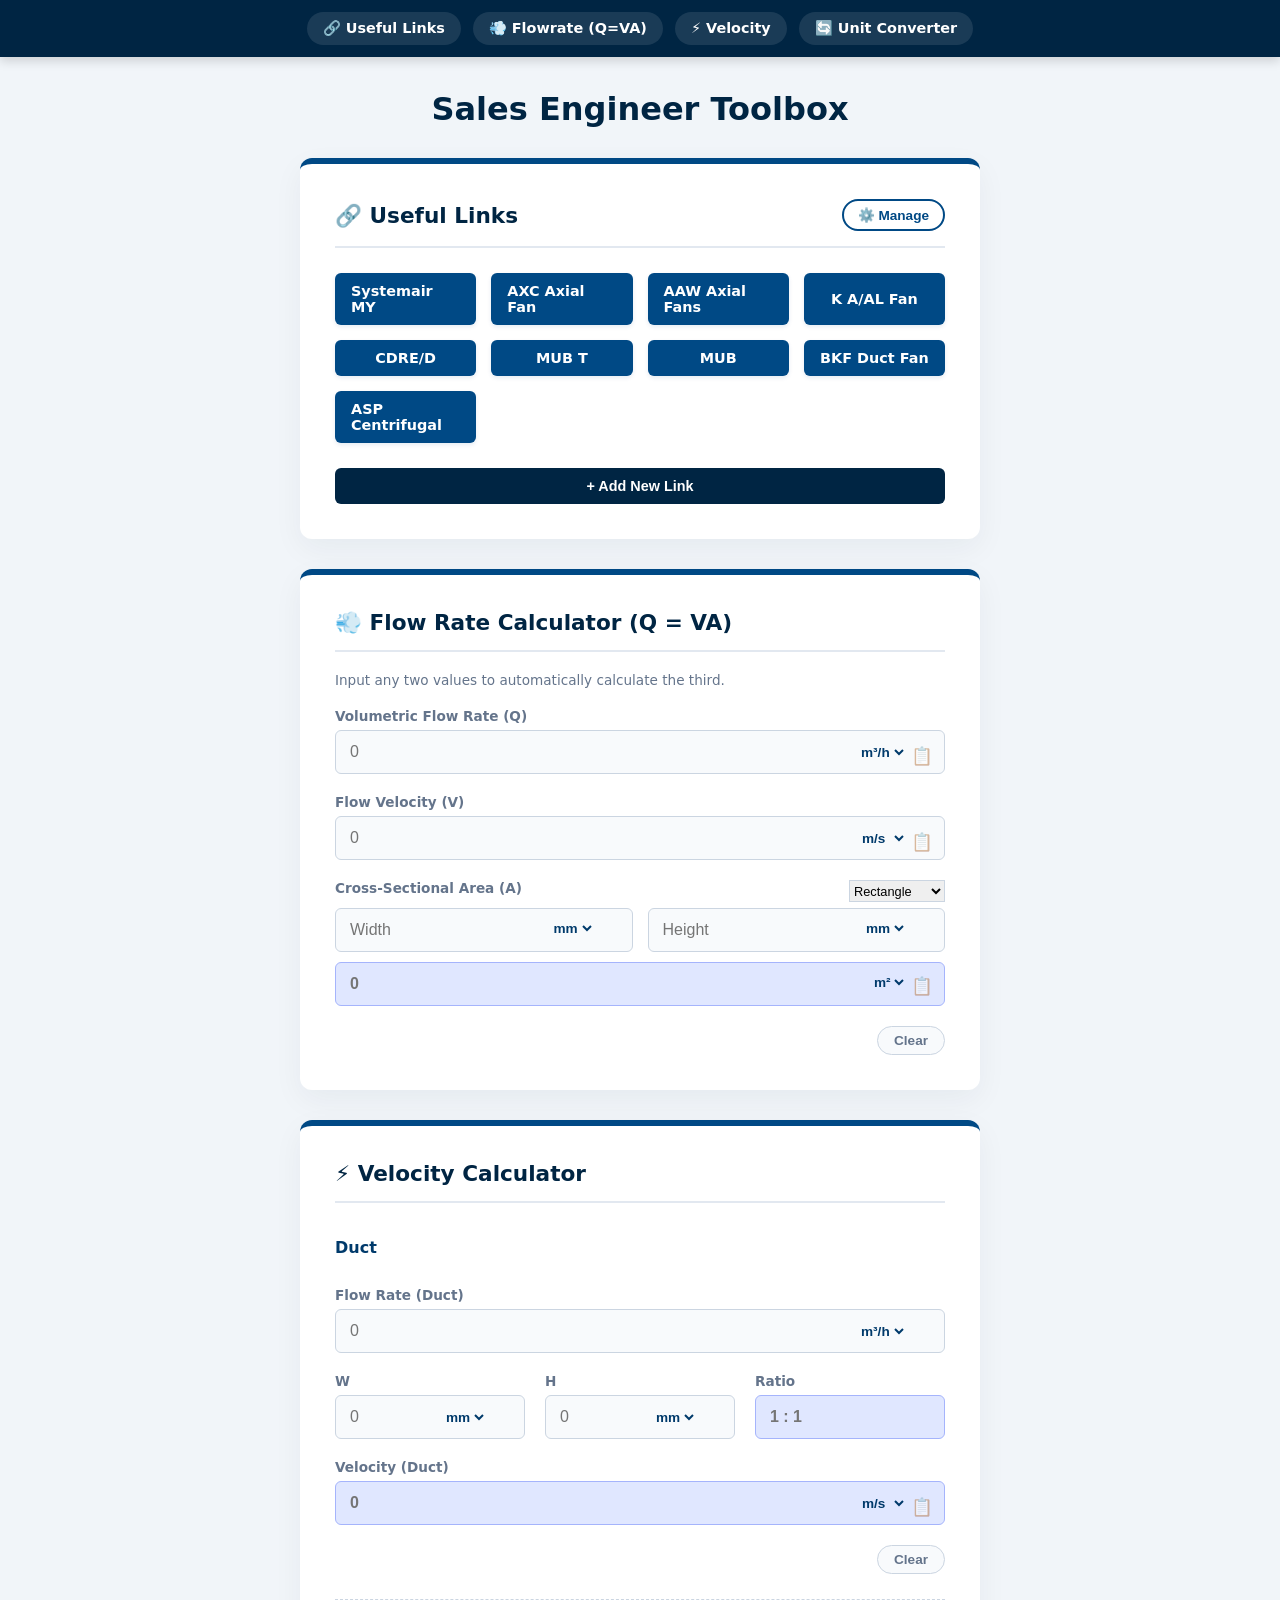
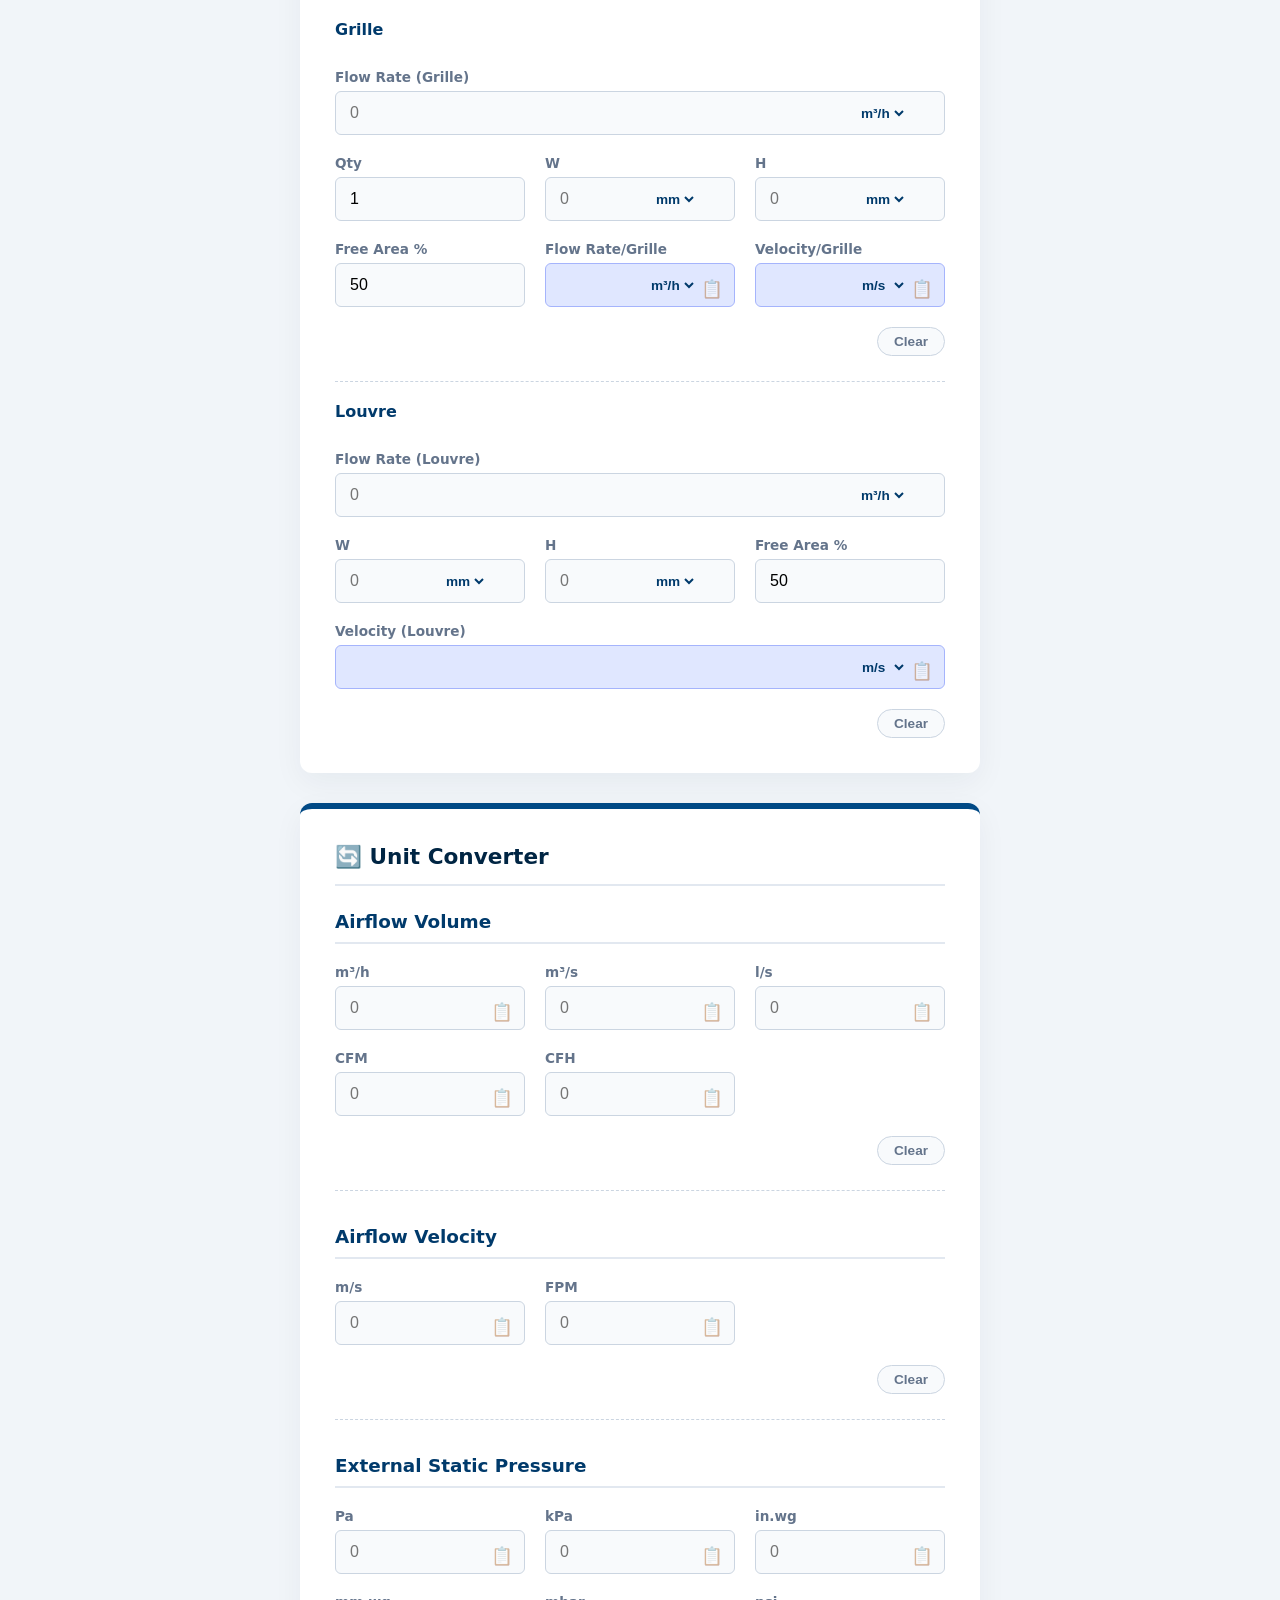
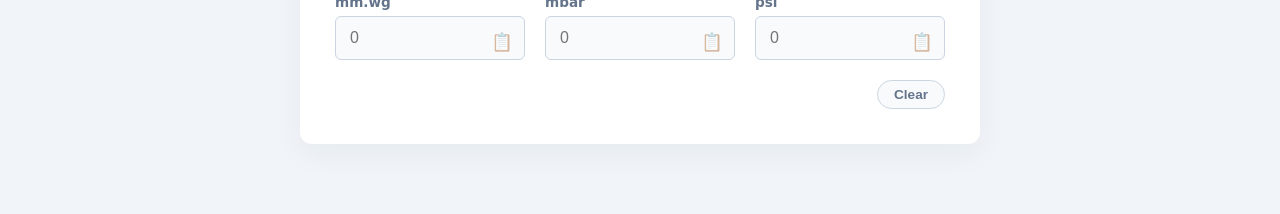
==== commit e1617aad: "add clear buttons" ====
--- a/index.html
+++ b/index.html
@@ -5,7 +5,7 @@
     <meta name="viewport" content="width=device-width, initial-scale=1.0">
     <title>Sales Engineer Toolbox</title>
     <link rel="icon" type="image/png" href="tool-box.png">
-    <link rel="stylesheet" href="style.css?v=2">
+    <link rel="stylesheet" href="style.css?v=4">
 </head>
 <body>
 
@@ -91,6 +91,7 @@
                 <div class="input-wrapper"><label>H</label><input type="text" class="input-with-select" id="calcHeight" oninput="runAllCalculations()" placeholder="0"><select class="unit-select" id="dimUnitH" onchange="syncDimUnits('dimUnitH','dimUnitW'); runAllCalculations()"><option value="mm">mm</option><option value="inch">in</option></select></div>
                 <div class="input-wrapper"><label>Ratio</label><input type="text" id="calcRatio" readonly placeholder="1 : 1"></div>
                 <div class="input-wrapper span-full"><label>Velocity (Duct)</label><input type="text" class="input-with-select" id="calcResult" readonly placeholder="0"><select class="unit-select" id="velUnit" onchange="runAllCalculations()"><option value="ms">m/s</option><option value="fpm">FPM</option></select><button class="copy-btn" onclick="copyValue('calcResult', this)">📋</button></div>
+                <div class="clear-container span-full"><button class="btn btn-clear" style="margin-top: 0;" onclick="clearDuct()">Clear</button></div>
 
                 <div class="span-full" style="border-top:1px dashed var(--border-color); padding-top:20px; margin-top:5px;"><h4 style="color: var(--sys-blue-mid); margin: 0 0 10px 0; font-size: 1rem;">Grille</h4></div>
                 <div class="input-wrapper span-full">
@@ -106,6 +107,7 @@
                 <div class="input-wrapper"><label>Free Area %</label><input type="text" id="grilleFA" oninput="runAllCalculations()" value="50"></div>
                 <div class="input-wrapper"><label>Flow Rate/Grille</label><input type="text" class="input-with-select" id="grilleVolOut" readonly><select class="unit-select" id="grilleVolUnit" onchange="syncDimUnits('grilleVolUnit', 'volUnitGrille'); runAllCalculations()"><option value="cmh">m³/h</option><option value="cms">m³/s</option><option value="cfm">CFM</option><option value="lps">l/s</option></select><button class="copy-btn" onclick="copyValue('grilleVolOut', this)">📋</button></div>
                 <div class="input-wrapper"><label>Velocity/Grille</label><input type="text" class="input-with-select" id="grilleVelOut" readonly><select class="unit-select" id="grilleVelUnit" onchange="runAllCalculations()"><option value="ms">m/s</option><option value="fpm">FPM</option></select><button class="copy-btn" onclick="copyValue('grilleVelOut', this)">📋</button></div>
+                <div class="clear-container span-full"><button class="btn btn-clear" style="margin-top: 0;" onclick="clearGrille()">Clear</button></div>
 
                 <div class="span-full" style="border-top:1px dashed var(--border-color); padding-top:20px; margin-top:5px;"><h4 style="color: var(--sys-blue-mid); margin: 0 0 10px 0; font-size: 1rem;">Louvre</h4></div>
                 <div class="input-wrapper span-full">
@@ -119,8 +121,8 @@
                 <div class="input-wrapper"><label>H</label><input type="text" class="input-with-select" id="louvreH" oninput="runAllCalculations()" placeholder="0"><select class="unit-select" id="louvreUnitH" onchange="syncDimUnits('louvreUnitH','louvreUnitW'); runAllCalculations()"><option value="mm">mm</option><option value="inch">in</option></select></div>
                 <div class="input-wrapper"><label>Free Area %</label><input type="text" id="louvreFA" oninput="runAllCalculations()" value="50"></div>
                 <div class="input-wrapper span-full"><label>Velocity (Louvre)</label><input type="text" class="input-with-select" id="louvreVelOut" readonly><select class="unit-select" id="louvreVelUnit" onchange="runAllCalculations()"><option value="ms">m/s</option><option value="fpm">FPM</option></select><button class="copy-btn" onclick="copyValue('louvreVelOut', this)">📋</button></div>
+                <div class="clear-container span-full"><button class="btn btn-clear" style="margin-top: 0;" onclick="clearLouvre()">Clear</button></div>
             </div>
-            <div class="clear-container"><button class="btn btn-clear" onclick="clearCalculator()">Clear</button></div>
         </div>
 
         <div class="container" id="section-converter">
@@ -165,6 +167,6 @@
 
     </div>
 
-    <script src="script.js?v=3"></script>
+    <script src="script.js?v=4"></script>
 </body>
-</html>
+</html>
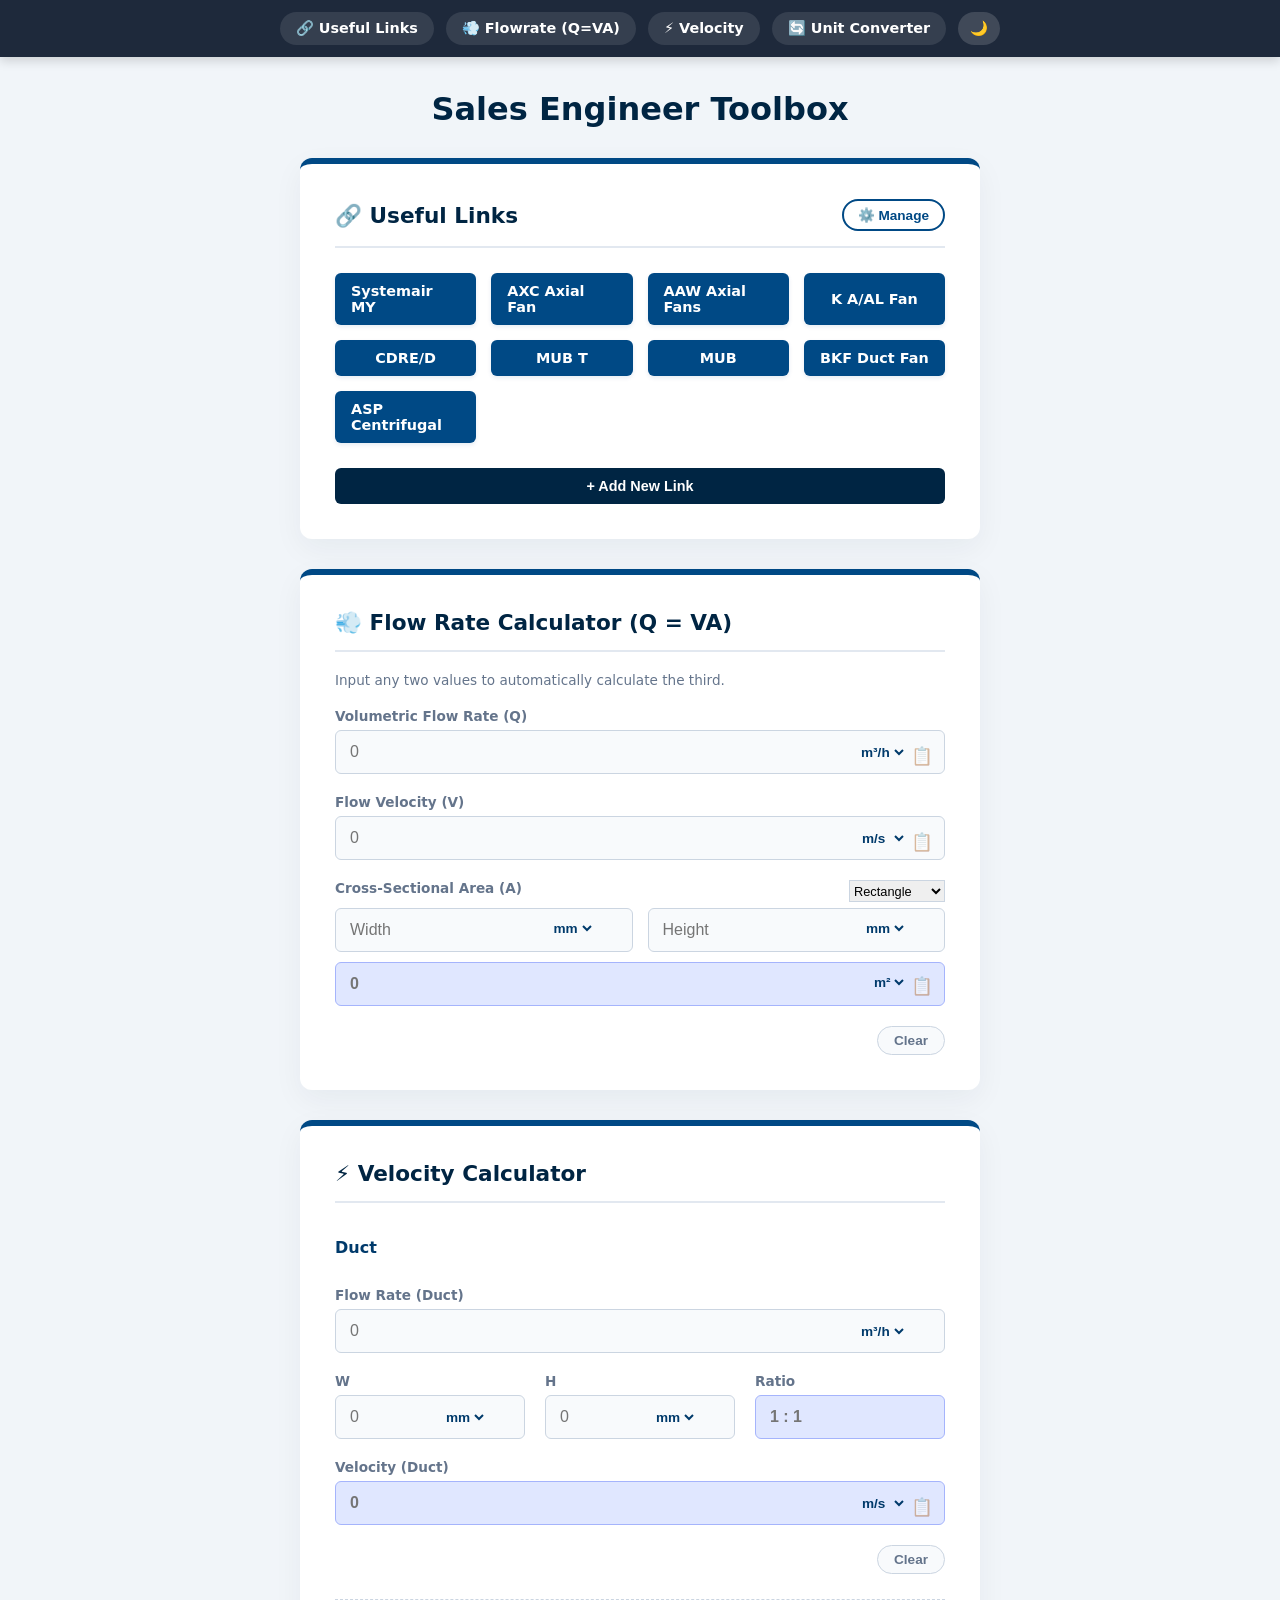
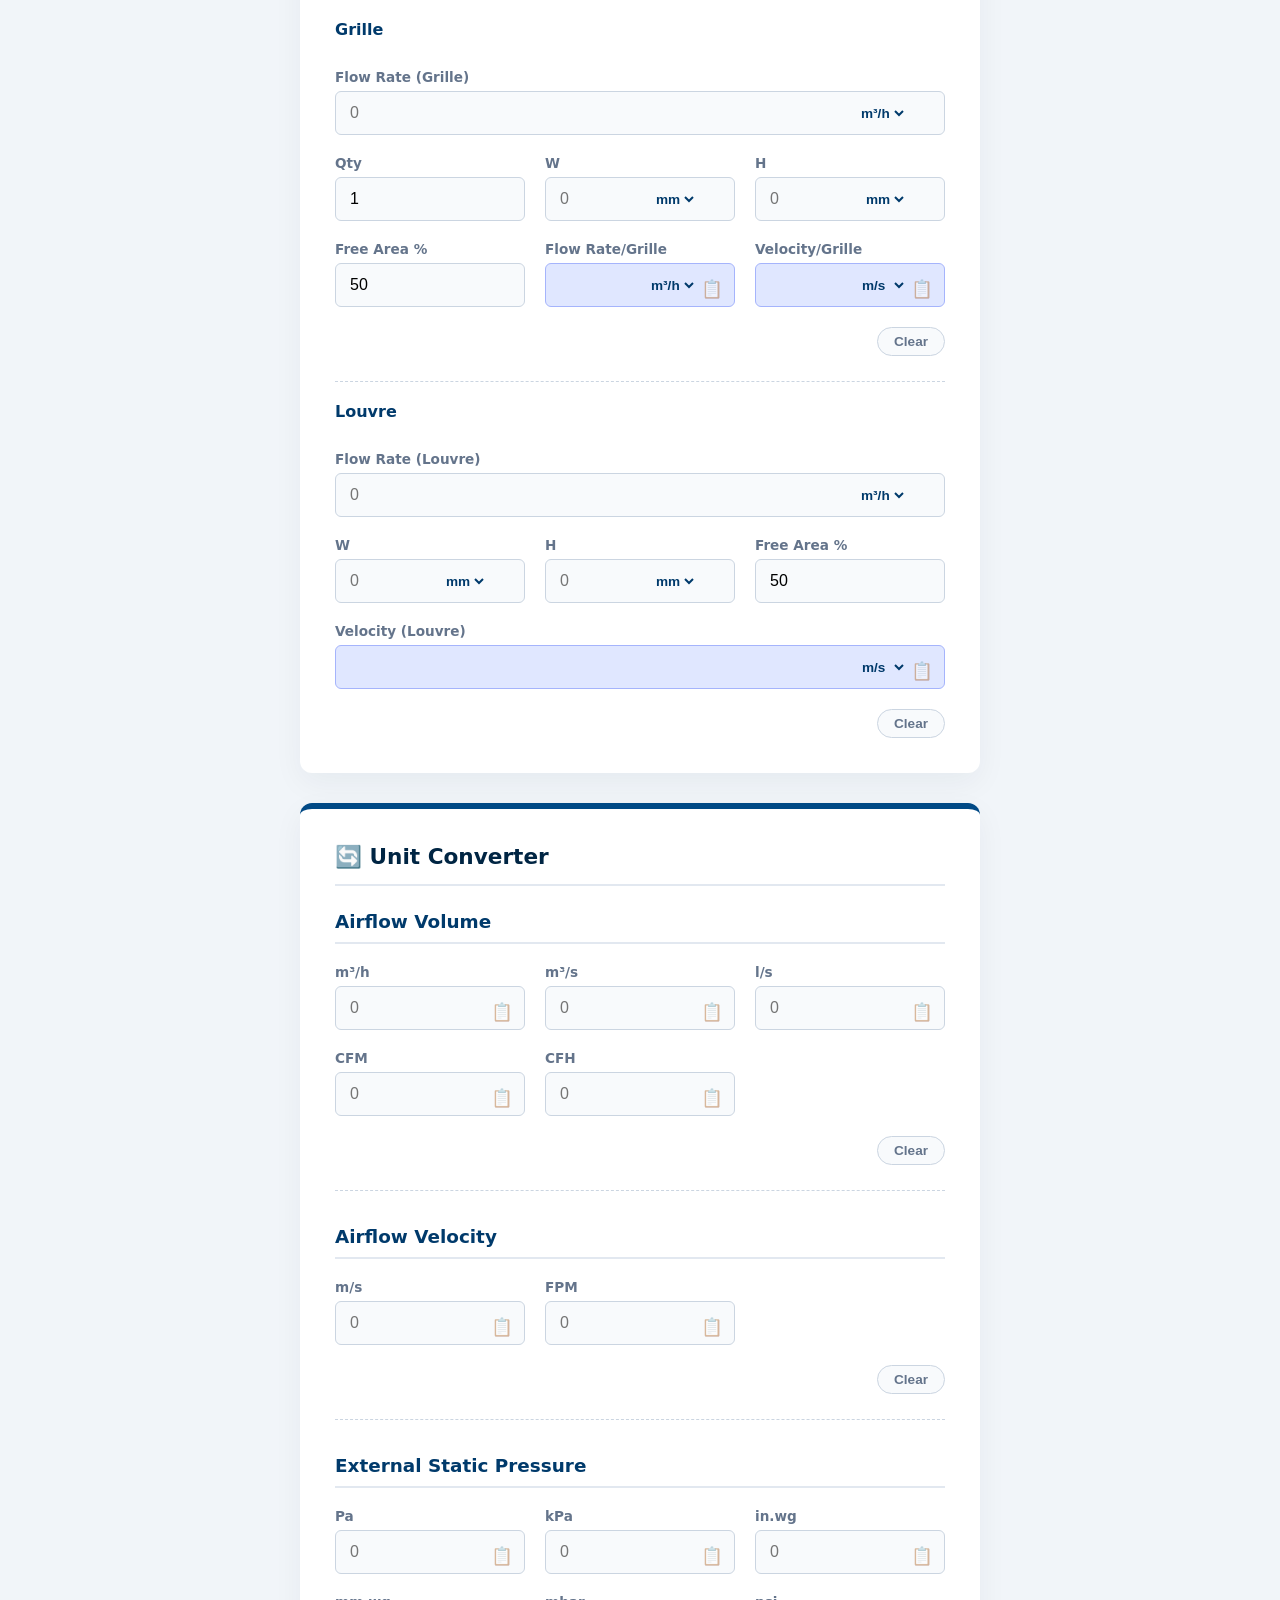
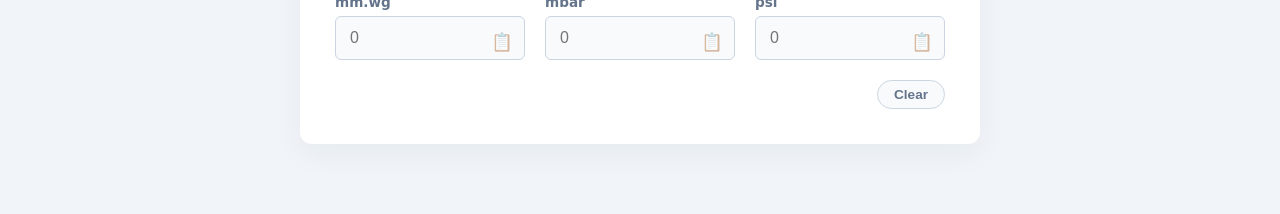
==== commit ff021f3c: "Dark mode" ====
--- a/index.html
+++ b/index.html
@@ -5,7 +5,7 @@
     <meta name="viewport" content="width=device-width, initial-scale=1.0">
     <title>Sales Engineer Toolbox</title>
     <link rel="icon" type="image/png" href="tool-box.png">
-    <link rel="stylesheet" href="style.css?v=4">
+    <link rel="stylesheet" href="style.css?v=5">
 </head>
 <body>
 
@@ -14,6 +14,7 @@
         <a href="#section-qva">💨 Flowrate (Q=VA)</a>
         <a href="#section-duct">⚡ Velocity</a>
         <a href="#section-converter">🔄 Unit Converter</a>
+        <button id="themeToggle" class="btn-theme-toggle" onclick="toggleTheme()" title="Toggle Dark Mode">🌙</button>
     </nav>
 
     <div class="main-wrapper">
@@ -167,6 +168,6 @@
 
     </div>
 
-    <script src="script.js?v=4"></script>
+    <script src="script.js?v=5"></script>
 </body>
 </html>
--- a/style.css
+++ b/style.css
@@ -34,7 +34,7 @@
     top: 0;
     left: 0;
     width: 100%;
-    background-color: var(--sys-blue-dark);
+    background-color: #1e293b;
     z-index: 1000;
     display: flex;
     justify-content: center;
@@ -170,4 +170,48 @@
 .manage-mode .link-item { cursor: grab; }
 .manage-mode .link-item:active { cursor: grabbing; }
 .manage-mode .btn-link { background-color: #e2e8f0; color: var(--text-muted); border: 1px dashed #94a3b8; pointer-events: none; box-shadow: none; }
-.link-item.dragging { opacity: 0.4; transform: scale(0.95); }+.link-item.dragging { opacity: 0.4; transform: scale(0.95); }
+
+
+/* --- Dark Mode Additions --- */
+[data-theme="dark"] {
+    --sys-blue-dark: #93c5fd; 
+    --sys-blue-mid: #60a5fa;  
+    --sys-blue-light: #3b82f6;
+    --sys-blue-hover: #2563eb;
+    --bg-color: #0f172a;
+    --container-bg: #1e293b;
+    --text-main: #f8fafc;
+    --text-muted: #94a3b8;
+    --border-color: #334155;
+    --input-bg: #0f172a;
+    --highlight-bg: rgba(59, 130, 246, 0.15);
+    --highlight-border: #3b82f6;
+}
+
+[data-theme="dark"] .btn-add { background-color: #2563eb; color: #ffffff; }
+[data-theme="dark"] .btn-add:hover { background-color: #1d4ed8; }
+[data-theme="dark"] .btn-link { background-color: #1e40af; }
+[data-theme="dark"] .btn-link:hover { background-color: #1d4ed8; }
+
+body, .container, input, select, .btn-clear, .btn-toggle-manage {
+    transition: background-color 0.3s ease, color 0.3s ease, border-color 0.3s ease;
+}
+
+.btn-theme-toggle {
+    background: rgba(255, 255, 255, 0.15);
+    border: none;
+    color: white;
+    border-radius: 20px;
+    padding: 8px 12px;
+    cursor: pointer;
+    font-size: 0.9rem;
+    transition: all 0.2s ease;
+    display: flex;
+    align-items: center;
+    justify-content: center;
+}
+.btn-theme-toggle:hover {
+    background: rgba(255, 255, 255, 0.2);
+    transform: translateY(-1px);
+}
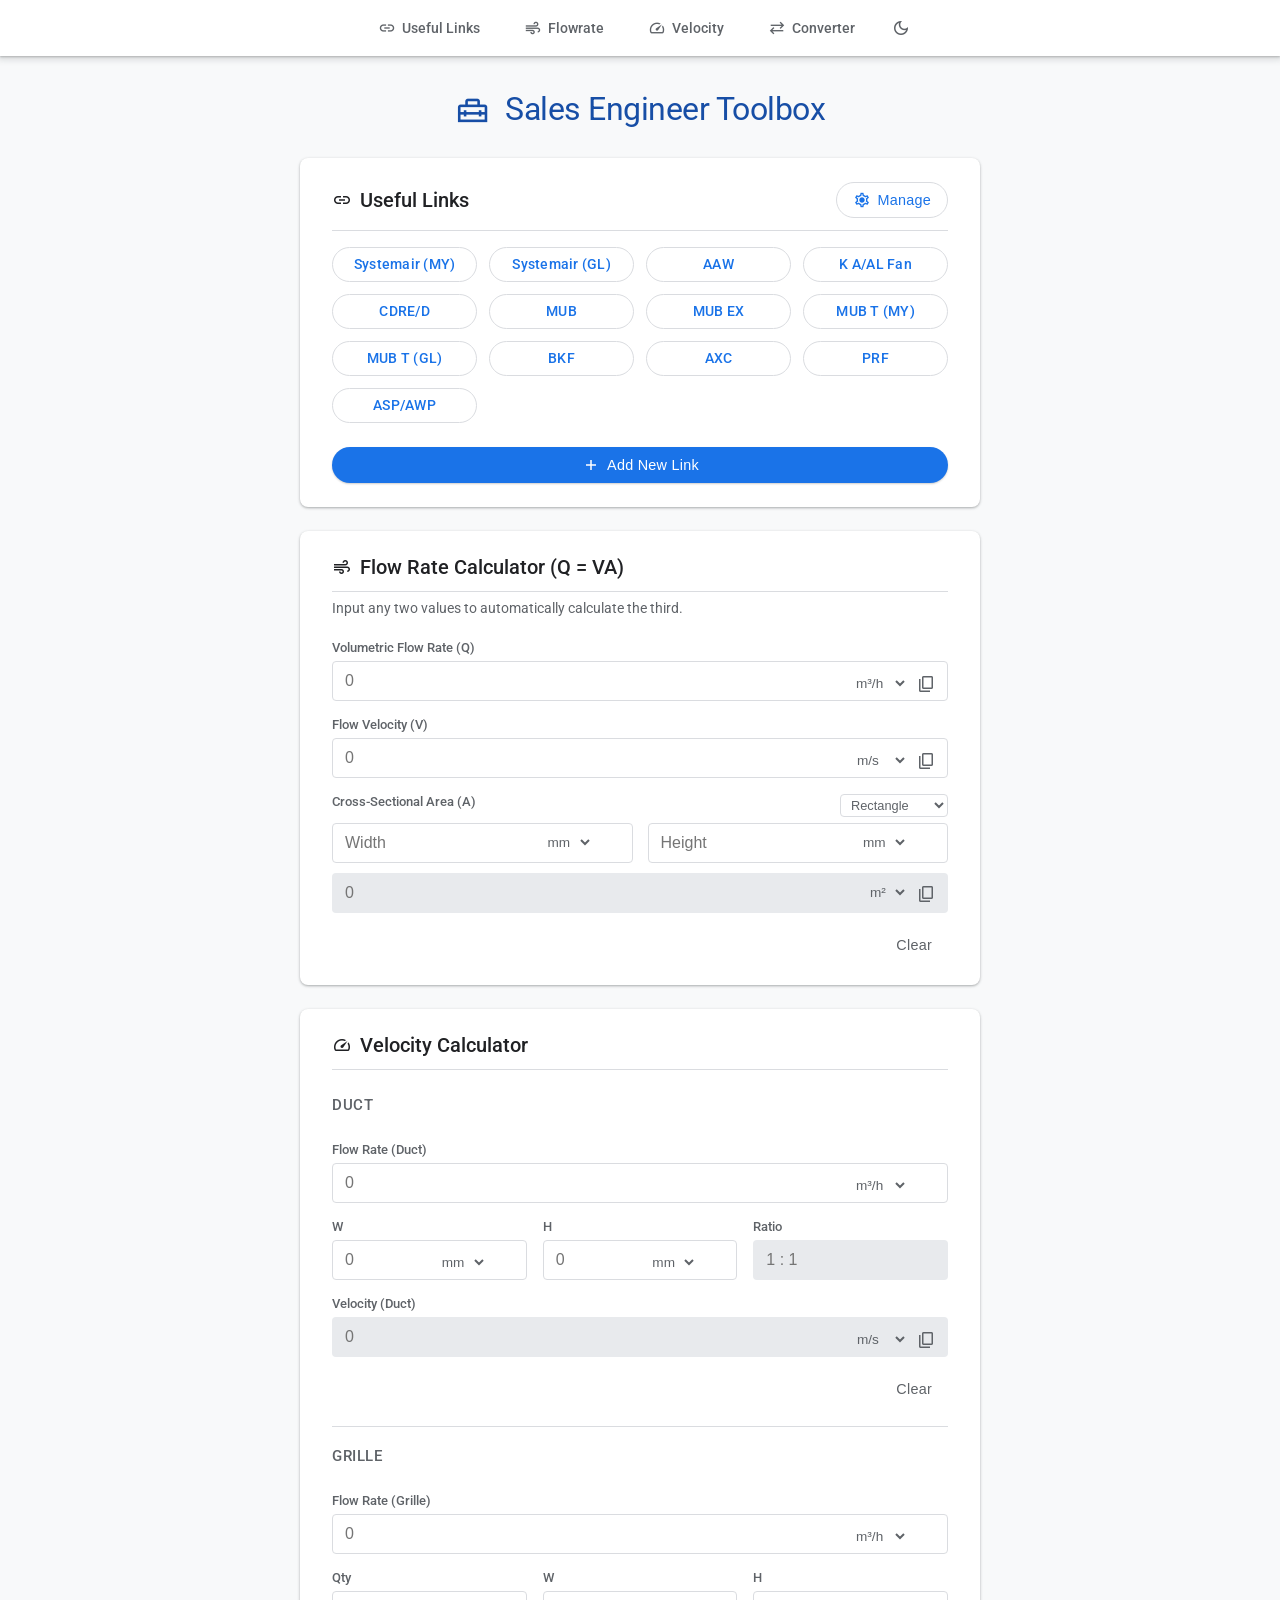
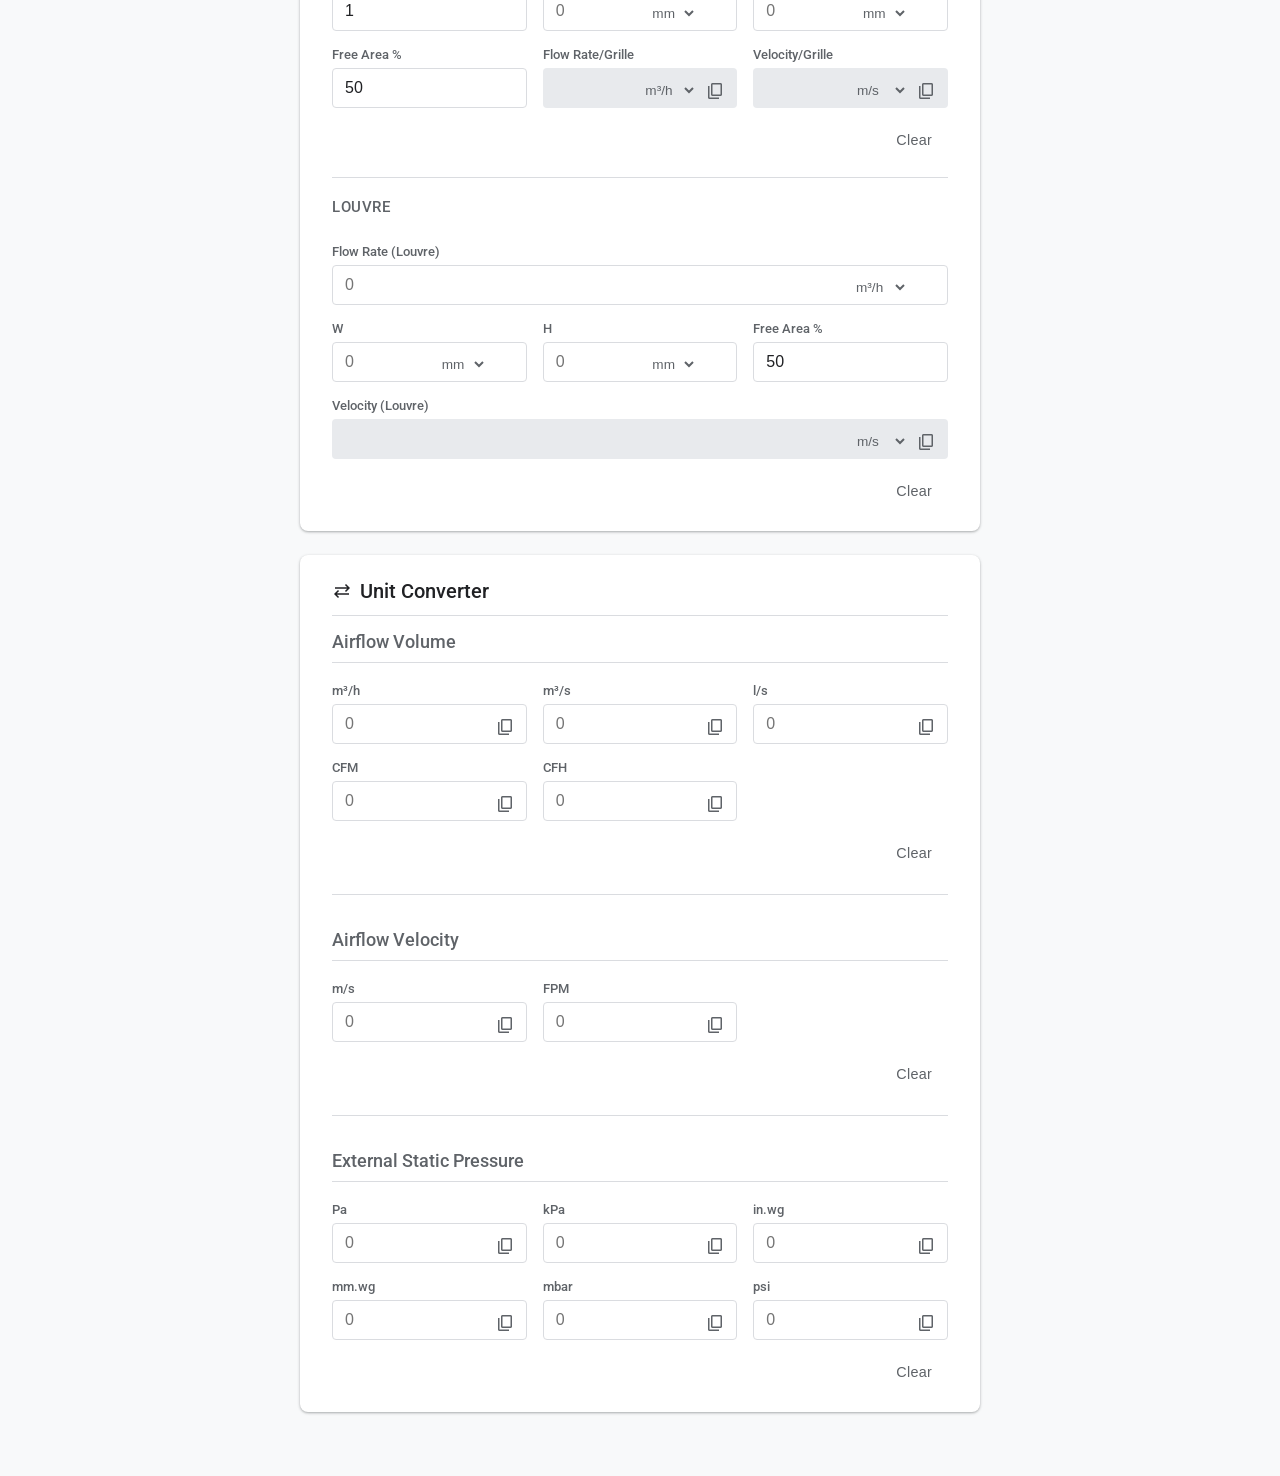
==== commit 1010637f: "UI update (Google Material Design)" ====
--- a/index.html
+++ b/index.html
@@ -5,38 +5,49 @@
     <meta name="viewport" content="width=device-width, initial-scale=1.0">
     <title>Sales Engineer Toolbox</title>
     <link rel="icon" type="image/png" href="tool-box.png">
-    <link rel="stylesheet" href="style.css?v=5">
+    
+    <link rel="preconnect" href="https://fonts.googleapis.com">
+    <link rel="preconnect" href="https://fonts.gstatic.com" crossorigin>
+    <link href="https://fonts.googleapis.com/css2?family=Roboto:wght@400;500;700&display=swap" rel="stylesheet">
+    <link href="https://fonts.googleapis.com/css2?family=Material+Symbols+Outlined:opsz,wght,FILL,GRAD@24,400,0,0" rel="stylesheet" />
+    
+    <link rel="stylesheet" href="style.css?v=6">
 </head>
 <body>
 
     <nav class="sticky-nav">
-        <a href="#section-links">🔗 Useful Links</a>
-        <a href="#section-qva">💨 Flowrate (Q=VA)</a>
-        <a href="#section-duct">⚡ Velocity</a>
-        <a href="#section-converter">🔄 Unit Converter</a>
-        <button id="themeToggle" class="btn-theme-toggle" onclick="toggleTheme()" title="Toggle Dark Mode">🌙</button>
+        <a href="#section-links"><span class="material-symbols-outlined nav-icon">link</span> Useful Links</a>
+        <a href="#section-qva"><span class="material-symbols-outlined nav-icon">air</span> Flowrate</a>
+        <a href="#section-duct"><span class="material-symbols-outlined nav-icon">speed</span> Velocity</a>
+        <a href="#section-converter"><span class="material-symbols-outlined nav-icon">sync_alt</span> Converter</a>
+        <button id="themeToggle" class="btn-theme-toggle material-symbols-outlined" onclick="toggleTheme()" title="Toggle Dark Mode">dark_mode</button>
     </nav>
 
     <div class="main-wrapper">
 
-    <h1 style="color: var(--sys-blue-dark); text-align: center; margin-top: 0; margin-bottom: 30px; font-size: 2rem;">
-        Sales Engineer Toolbox
-    </h1>
+        <h1 class="main-title">
+            <span class="material-symbols-outlined" style="font-size: 2.2rem; margin-right: 8px; vertical-align: bottom;">home_repair_service</span>
+            Sales Engineer Toolbox
+        </h1>
         
         <div class="container" id="section-links">
             <div class="section-top-header">
-                <h3 class="section-title">🔗 Useful Links</h3>
-                <button class="btn btn-toggle-manage" id="manageToggle" onclick="toggleManageMode()">⚙️ Manage</button>
+                <h3 class="section-title"><span class="material-symbols-outlined">link</span> Useful Links</h3>
+                <button class="btn btn-toggle-manage" id="manageToggle" onclick="toggleManageMode()">
+                    <span class="material-symbols-outlined" style="font-size: 18px; margin-right: 6px;">settings</span> Manage
+                </button>
             </div>
             <div class="links-grid" id="linksContainer"></div>
-            <button class="btn btn-add" onclick="addNewLink()">+ Add New Link</button>
+            <button class="btn btn-add" onclick="addNewLink()">
+                <span class="material-symbols-outlined" style="margin-right: 6px;">add</span> Add New Link
+            </button>
         </div>
 
         <div class="container" id="section-qva">
             <div class="section-top-header">
-                <h3 class="section-title">💨 Flow Rate Calculator (Q = VA)</h3>
+                <h3 class="section-title"><span class="material-symbols-outlined">air</span> Flow Rate Calculator (Q = VA)</h3>
             </div>
-            <div style="font-size: 0.85rem; color: var(--text-muted); margin-bottom: 20px; margin-top: -5px;">
+            <div class="section-subtitle">
                 Input any two values to automatically calculate the third.
             </div>
             <div class="calc-layout-grid">
@@ -44,17 +55,17 @@
                     <label>Volumetric Flow Rate (Q)</label>
                     <input type="text" class="input-with-select" id="qvaVol" oninput="handleQVAInput('Vol')" placeholder="0">
                     <select class="unit-select" id="qvaVolUnit" onchange="calculateQVA()"><option value="cmh">m³/h</option><option value="cms">m³/s</option><option value="cfm">CFM</option><option value="lps">l/s</option></select>
-                    <button class="copy-btn" onclick="copyValue('qvaVol', this)">📋</button>
+                    <button class="copy-btn material-symbols-outlined" onclick="copyValue('qvaVol', this)">content_copy</button>
                 </div>
                 <div class="input-wrapper span-full">
                     <label>Flow Velocity (V)</label>
                     <input type="text" class="input-with-select" id="qvaVel" oninput="handleQVAInput('Vel')" placeholder="0">
                     <select class="unit-select" id="qvaVelUnit" onchange="calculateQVA()"><option value="ms">m/s</option><option value="fpm">FPM</option></select>
-                    <button class="copy-btn" onclick="copyValue('qvaVel', this)">📋</button>
+                    <button class="copy-btn material-symbols-outlined" onclick="copyValue('qvaVel', this)">content_copy</button>
                 </div>
                 <div class="input-wrapper span-full">
                     <div style="display:flex; justify-content:space-between; margin-bottom:6px;"><label>Cross-Sectional Area (A)</label>
-                    <select id="qvaAreaMethod" onchange="toggleQVAAreaInputs()" style="font-size:0.8rem; border:1px solid var(--border-color); outline:none; cursor:pointer;">
+                    <select id="qvaAreaMethod" onchange="toggleQVAAreaInputs()">
                         <option value="rectangle" selected>Rectangle</option>
                         <option value="circle">Circle</option>
                         <option value="direct">Direct Key-in</option>
@@ -69,7 +80,7 @@
                     <div style="position:relative" class="no-label-group">
                         <input type="text" class="input-with-select" id="qvaArea" oninput="handleQVAInput('Area')" placeholder="0">
                         <select class="unit-select" id="qvaAreaUnit" onchange="calculateQVA()"><option value="sqm">m²</option><option value="sqft">ft²</option></select>
-                        <button class="copy-btn" onclick="copyValue('qvaArea', this)">📋</button>
+                        <button class="copy-btn material-symbols-outlined" onclick="copyValue('qvaArea', this)">content_copy</button>
                     </div>
                 </div>
             </div>
@@ -78,12 +89,12 @@
 
         <div class="container" id="section-duct">
             <div class="section-top-header">
-                <h3 class="section-title">⚡ Velocity Calculator</h3>
+                <h3 class="section-title"><span class="material-symbols-outlined">speed</span> Velocity Calculator</h3>
             </div>
             <div class="calc-layout-grid">
                 
                 <div class="span-full" style="padding-top:10px;">
-                    <h4 style="color: var(--sys-blue-mid); margin: 0 0 10px 0; font-size: 1rem;">Duct</h4>
+                    <h4>Duct</h4>
                 </div>
                 
                 <div class="input-wrapper span-full"><label>Flow Rate (Duct)</label><input type="text" class="input-with-select" id="calcVol" oninput="runAllCalculations()" placeholder="0"><select class="unit-select" id="volUnit" onchange="runAllCalculations()"><option value="cmh">m³/h</option><option value="cms">m³/s</option><option value="cfm">CFM</option><option value="lps">l/s</option></select></div>
@@ -91,10 +102,10 @@
                 <div class="input-wrapper"><label>W</label><input type="text" class="input-with-select" id="calcWidth" oninput="runAllCalculations()" placeholder="0"><select class="unit-select" id="dimUnitW" onchange="syncDimUnits('dimUnitW','dimUnitH'); runAllCalculations()"><option value="mm">mm</option><option value="inch">in</option></select></div>
                 <div class="input-wrapper"><label>H</label><input type="text" class="input-with-select" id="calcHeight" oninput="runAllCalculations()" placeholder="0"><select class="unit-select" id="dimUnitH" onchange="syncDimUnits('dimUnitH','dimUnitW'); runAllCalculations()"><option value="mm">mm</option><option value="inch">in</option></select></div>
                 <div class="input-wrapper"><label>Ratio</label><input type="text" id="calcRatio" readonly placeholder="1 : 1"></div>
-                <div class="input-wrapper span-full"><label>Velocity (Duct)</label><input type="text" class="input-with-select" id="calcResult" readonly placeholder="0"><select class="unit-select" id="velUnit" onchange="runAllCalculations()"><option value="ms">m/s</option><option value="fpm">FPM</option></select><button class="copy-btn" onclick="copyValue('calcResult', this)">📋</button></div>
+                <div class="input-wrapper span-full"><label>Velocity (Duct)</label><input type="text" class="input-with-select" id="calcResult" readonly placeholder="0"><select class="unit-select" id="velUnit" onchange="runAllCalculations()"><option value="ms">m/s</option><option value="fpm">FPM</option></select><button class="copy-btn material-symbols-outlined" onclick="copyValue('calcResult', this)">content_copy</button></div>
                 <div class="clear-container span-full"><button class="btn btn-clear" style="margin-top: 0;" onclick="clearDuct()">Clear</button></div>
 
-                <div class="span-full" style="border-top:1px dashed var(--border-color); padding-top:20px; margin-top:5px;"><h4 style="color: var(--sys-blue-mid); margin: 0 0 10px 0; font-size: 1rem;">Grille</h4></div>
+                <div class="span-full section-divider"><h4>Grille</h4></div>
                 <div class="input-wrapper span-full">
                     <label>Flow Rate (Grille)</label>
                     <input type="text" class="input-with-select" id="calcVolGrille" oninput="runAllCalculations()" placeholder="0">
@@ -106,11 +117,11 @@
                 <div class="input-wrapper"><label>W</label><input type="text" class="input-with-select" id="grilleW" oninput="runAllCalculations()" placeholder="0"><select class="unit-select" id="grilleUnitW" onchange="syncDimUnits('grilleUnitW','grilleUnitH'); runAllCalculations()"><option value="mm">mm</option><option value="inch">in</option></select></div>
                 <div class="input-wrapper"><label>H</label><input type="text" class="input-with-select" id="grilleH" oninput="runAllCalculations()" placeholder="0"><select class="unit-select" id="grilleUnitH" onchange="syncDimUnits('grilleUnitH','grilleUnitW'); runAllCalculations()"><option value="mm">mm</option><option value="inch">in</option></select></div>
                 <div class="input-wrapper"><label>Free Area %</label><input type="text" id="grilleFA" oninput="runAllCalculations()" value="50"></div>
-                <div class="input-wrapper"><label>Flow Rate/Grille</label><input type="text" class="input-with-select" id="grilleVolOut" readonly><select class="unit-select" id="grilleVolUnit" onchange="syncDimUnits('grilleVolUnit', 'volUnitGrille'); runAllCalculations()"><option value="cmh">m³/h</option><option value="cms">m³/s</option><option value="cfm">CFM</option><option value="lps">l/s</option></select><button class="copy-btn" onclick="copyValue('grilleVolOut', this)">📋</button></div>
-                <div class="input-wrapper"><label>Velocity/Grille</label><input type="text" class="input-with-select" id="grilleVelOut" readonly><select class="unit-select" id="grilleVelUnit" onchange="runAllCalculations()"><option value="ms">m/s</option><option value="fpm">FPM</option></select><button class="copy-btn" onclick="copyValue('grilleVelOut', this)">📋</button></div>
+                <div class="input-wrapper"><label>Flow Rate/Grille</label><input type="text" class="input-with-select" id="grilleVolOut" readonly><select class="unit-select" id="grilleVolUnit" onchange="syncDimUnits('grilleVolUnit', 'volUnitGrille'); runAllCalculations()"><option value="cmh">m³/h</option><option value="cms">m³/s</option><option value="cfm">CFM</option><option value="lps">l/s</option></select><button class="copy-btn material-symbols-outlined" onclick="copyValue('grilleVolOut', this)">content_copy</button></div>
+                <div class="input-wrapper"><label>Velocity/Grille</label><input type="text" class="input-with-select" id="grilleVelOut" readonly><select class="unit-select" id="grilleVelUnit" onchange="runAllCalculations()"><option value="ms">m/s</option><option value="fpm">FPM</option></select><button class="copy-btn material-symbols-outlined" onclick="copyValue('grilleVelOut', this)">content_copy</button></div>
                 <div class="clear-container span-full"><button class="btn btn-clear" style="margin-top: 0;" onclick="clearGrille()">Clear</button></div>
 
-                <div class="span-full" style="border-top:1px dashed var(--border-color); padding-top:20px; margin-top:5px;"><h4 style="color: var(--sys-blue-mid); margin: 0 0 10px 0; font-size: 1rem;">Louvre</h4></div>
+                <div class="span-full section-divider"><h4>Louvre</h4></div>
                 <div class="input-wrapper span-full">
                     <label>Flow Rate (Louvre)</label>
                     <input type="text" class="input-with-select" id="calcVolLouvre" oninput="runAllCalculations()" placeholder="0">
@@ -121,24 +132,24 @@
                 <div class="input-wrapper"><label>W</label><input type="text" class="input-with-select" id="louvreW" oninput="runAllCalculations()" placeholder="0"><select class="unit-select" id="louvreUnitW" onchange="syncDimUnits('louvreUnitW','louvreUnitH'); runAllCalculations()"><option value="mm">mm</option><option value="inch">in</option></select></div>
                 <div class="input-wrapper"><label>H</label><input type="text" class="input-with-select" id="louvreH" oninput="runAllCalculations()" placeholder="0"><select class="unit-select" id="louvreUnitH" onchange="syncDimUnits('louvreUnitH','louvreUnitW'); runAllCalculations()"><option value="mm">mm</option><option value="inch">in</option></select></div>
                 <div class="input-wrapper"><label>Free Area %</label><input type="text" id="louvreFA" oninput="runAllCalculations()" value="50"></div>
-                <div class="input-wrapper span-full"><label>Velocity (Louvre)</label><input type="text" class="input-with-select" id="louvreVelOut" readonly><select class="unit-select" id="louvreVelUnit" onchange="runAllCalculations()"><option value="ms">m/s</option><option value="fpm">FPM</option></select><button class="copy-btn" onclick="copyValue('louvreVelOut', this)">📋</button></div>
+                <div class="input-wrapper span-full"><label>Velocity (Louvre)</label><input type="text" class="input-with-select" id="louvreVelOut" readonly><select class="unit-select" id="louvreVelUnit" onchange="runAllCalculations()"><option value="ms">m/s</option><option value="fpm">FPM</option></select><button class="copy-btn material-symbols-outlined" onclick="copyValue('louvreVelOut', this)">content_copy</button></div>
                 <div class="clear-container span-full"><button class="btn btn-clear" style="margin-top: 0;" onclick="clearLouvre()">Clear</button></div>
             </div>
         </div>
 
         <div class="container" id="section-converter">
             <div class="section-top-header">
-                <h3 class="section-title">🔄 Unit Converter</h3>
+                <h3 class="section-title"><span class="material-symbols-outlined">sync_alt</span> Unit Converter</h3>
             </div>
 
             <div class="converter-section">
                 <h3 class="section-header">Airflow Volume</h3>
                 <div class="unit-grid">
-                    <div class="input-wrapper"><label>m³/h</label><input type="text" id="cmh" oninput="syncAirflow('cmh')" onblur="formatActive('cmh')" placeholder="0"><button class="copy-btn" onclick="copyValue('cmh', this)">📋</button></div>
-                    <div class="input-wrapper"><label>m³/s</label><input type="text" id="cms" oninput="syncAirflow('cms')" onblur="formatActive('cms')" placeholder="0"><button class="copy-btn" onclick="copyValue('cms', this)">📋</button></div>
-                    <div class="input-wrapper"><label>l/s</label><input type="text" id="lps" oninput="syncAirflow('lps')" onblur="formatActive('lps')" placeholder="0"><button class="copy-btn" onclick="copyValue('lps', this)">📋</button></div>
-                    <div class="input-wrapper"><label>CFM</label><input type="text" id="cfm" oninput="syncAirflow('cfm')" onblur="formatActive('cfm')" placeholder="0"><button class="copy-btn" onclick="copyValue('cfm', this)">📋</button></div>
-                    <div class="input-wrapper"><label>CFH</label><input type="text" id="cfh" oninput="syncAirflow('cfh')" onblur="formatActive('cfh')" placeholder="0"><button class="copy-btn" onclick="copyValue('cfh', this)">📋</button></div>
+                    <div class="input-wrapper"><label>m³/h</label><input type="text" id="cmh" oninput="syncAirflow('cmh')" onblur="formatActive('cmh')" placeholder="0"><button class="copy-btn material-symbols-outlined" onclick="copyValue('cmh', this)">content_copy</button></div>
+                    <div class="input-wrapper"><label>m³/s</label><input type="text" id="cms" oninput="syncAirflow('cms')" onblur="formatActive('cms')" placeholder="0"><button class="copy-btn material-symbols-outlined" onclick="copyValue('cms', this)">content_copy</button></div>
+                    <div class="input-wrapper"><label>l/s</label><input type="text" id="lps" oninput="syncAirflow('lps')" onblur="formatActive('lps')" placeholder="0"><button class="copy-btn material-symbols-outlined" onclick="copyValue('lps', this)">content_copy</button></div>
+                    <div class="input-wrapper"><label>CFM</label><input type="text" id="cfm" oninput="syncAirflow('cfm')" onblur="formatActive('cfm')" placeholder="0"><button class="copy-btn material-symbols-outlined" onclick="copyValue('cfm', this)">content_copy</button></div>
+                    <div class="input-wrapper"><label>CFH</label><input type="text" id="cfh" oninput="syncAirflow('cfh')" onblur="formatActive('cfh')" placeholder="0"><button class="copy-btn material-symbols-outlined" onclick="copyValue('cfh', this)">content_copy</button></div>
                 </div>
                 <div class="clear-container"><button class="btn btn-clear" onclick="clearGroup(airFactors)">Clear</button></div>
             </div>
@@ -146,8 +157,8 @@
             <div class="converter-section">
                 <h3 class="section-header">Airflow Velocity</h3>
                 <div class="unit-grid">
-                    <div class="input-wrapper"><label>m/s</label><input type="text" id="ms" oninput="syncVelocity('ms')" onblur="formatActive('ms')" placeholder="0"><button class="copy-btn" onclick="copyValue('ms', this)">📋</button></div>
-                    <div class="input-wrapper"><label>FPM</label><input type="text" id="fpm" oninput="syncVelocity('fpm')" onblur="formatActive('fpm')" placeholder="0"><button class="copy-btn" onclick="copyValue('fpm', this)">📋</button></div>
+                    <div class="input-wrapper"><label>m/s</label><input type="text" id="ms" oninput="syncVelocity('ms')" onblur="formatActive('ms')" placeholder="0"><button class="copy-btn material-symbols-outlined" onclick="copyValue('ms', this)">content_copy</button></div>
+                    <div class="input-wrapper"><label>FPM</label><input type="text" id="fpm" oninput="syncVelocity('fpm')" onblur="formatActive('fpm')" placeholder="0"><button class="copy-btn material-symbols-outlined" onclick="copyValue('fpm', this)">content_copy</button></div>
                 </div>
                 <div class="clear-container"><button class="btn btn-clear" onclick="clearGroup(velFactors)">Clear</button></div>
             </div>
@@ -155,12 +166,12 @@
             <div class="converter-section" style="border-bottom: none; margin-bottom: 0; padding-bottom: 0;">
                 <h3 class="section-header">External Static Pressure</h3>
                 <div class="unit-grid">
-                    <div class="input-wrapper"><label>Pa</label><input type="text" id="pa" oninput="syncESP('pa')" onblur="formatActive('pa')" placeholder="0"><button class="copy-btn" onclick="copyValue('pa', this)">📋</button></div>
-                    <div class="input-wrapper"><label>kPa</label><input type="text" id="kpa" oninput="syncESP('kpa')" onblur="formatActive('kpa')" placeholder="0"><button class="copy-btn" onclick="copyValue('kpa', this)">📋</button></div>
-                    <div class="input-wrapper"><label>in.wg</label><input type="text" id="inwg" oninput="syncESP('inwg')" onblur="formatActive('inwg')" placeholder="0"><button class="copy-btn" onclick="copyValue('inwg', this)">📋</button></div>
-                    <div class="input-wrapper"><label>mm.wg</label><input type="text" id="mmwg" oninput="syncESP('mmwg')" onblur="formatActive('mmwg')" placeholder="0"><button class="copy-btn" onclick="copyValue('mmwg', this)">📋</button></div>
-                    <div class="input-wrapper"><label>mbar</label><input type="text" id="mbar" oninput="syncESP('mbar')" onblur="formatActive('mbar')" placeholder="0"><button class="copy-btn" onclick="copyValue('mbar', this)">📋</button></div>
-                    <div class="input-wrapper"><label>psi</label><input type="text" id="psi" oninput="syncESP('psi')" onblur="formatActive('psi')" placeholder="0"><button class="copy-btn" onclick="copyValue('psi', this)">📋</button></div>
+                    <div class="input-wrapper"><label>Pa</label><input type="text" id="pa" oninput="syncESP('pa')" onblur="formatActive('pa')" placeholder="0"><button class="copy-btn material-symbols-outlined" onclick="copyValue('pa', this)">content_copy</button></div>
+                    <div class="input-wrapper"><label>kPa</label><input type="text" id="kpa" oninput="syncESP('kpa')" onblur="formatActive('kpa')" placeholder="0"><button class="copy-btn material-symbols-outlined" onclick="copyValue('kpa', this)">content_copy</button></div>
+                    <div class="input-wrapper"><label>in.wg</label><input type="text" id="inwg" oninput="syncESP('inwg')" onblur="formatActive('inwg')" placeholder="0"><button class="copy-btn material-symbols-outlined" onclick="copyValue('inwg', this)">content_copy</button></div>
+                    <div class="input-wrapper"><label>mm.wg</label><input type="text" id="mmwg" oninput="syncESP('mmwg')" onblur="formatActive('mmwg')" placeholder="0"><button class="copy-btn material-symbols-outlined" onclick="copyValue('mmwg', this)">content_copy</button></div>
+                    <div class="input-wrapper"><label>mbar</label><input type="text" id="mbar" oninput="syncESP('mbar')" onblur="formatActive('mbar')" placeholder="0"><button class="copy-btn material-symbols-outlined" onclick="copyValue('mbar', this)">content_copy</button></div>
+                    <div class="input-wrapper"><label>psi</label><input type="text" id="psi" oninput="syncESP('psi')" onblur="formatActive('psi')" placeholder="0"><button class="copy-btn material-symbols-outlined" onclick="copyValue('psi', this)">content_copy</button></div>
                 </div>
                 <div class="clear-container"><button class="btn btn-clear" onclick="clearGroup(espFactors)">Clear</button></div>
             </div>
@@ -168,6 +179,6 @@
 
     </div>
 
-    <script src="script.js?v=5"></script>
+    <script src="script.js?v=6"></script>
 </body>
 </html>
--- a/style.css
+++ b/style.css
@@ -1,46 +1,91 @@
 :root {
-    --sys-blue-dark: #002543;
-    --sys-blue-mid: #003a6b;
-    --sys-blue-light: #004985;
-    --sys-blue-hover: #005a9e;
-    --bg-color: #f1f5f9;
-    --container-bg: #FFFFFF;
-    --text-main: #1e293b;
-    --text-muted: #64748b;
-    --border-color: #cbd5e1;
-    --input-bg: #f8fafc;
-    --highlight-bg: #e0e7ff;
-    --highlight-border: #a5b4fc;
-}
-
-/* Smooth scrolling for anchor links */
+    /* Google Material Light Mode Palette */
+    --bg-color: #f8f9fa;
+    --container-bg: #ffffff;
+    --text-main: #202124;
+    --text-muted: #5f6368;
+    --border-color: #dadce0;
+    --input-bg: #ffffff;
+    
+    --sys-blue-light: #1a73e8; /* Standard Google Blue */
+    --sys-blue-dark: #174ea6;
+    --sys-blue-hover: #1b66c9;
+    --nav-bg: #ffffff;
+    
+    --readonly-bg: #e8eaed;
+    --readonly-text: #5f6368;
+    --highlight-bg: #e8f0fe;
+    --highlight-border: #1a73e8;
+}
+
+[data-theme="dark"] {
+    /* Google Material / Incognito Dark Mode Palette */
+    --bg-color: #202124;         
+    --container-bg: #292a2d;     
+    --text-main: #e8eaed;        
+    --text-muted: #9aa0a6;       
+    --border-color: #5f6368;     
+    --input-bg: #202124;         
+    
+    --sys-blue-light: #8ab4f8;   
+    --sys-blue-dark: #e8eaed;    
+    --sys-blue-hover: #aecbfa;   
+    --nav-bg: #292a2d;           
+    
+    --readonly-bg: #111827; 
+    --readonly-text: #9aa0a6; 
+    --highlight-bg: rgba(138, 180, 248, 0.12);
+    --highlight-border: #8ab4f8; 
+}
+
+/* Base Styles & Typography */
 html { 
     scroll-behavior: smooth; 
     scroll-padding-top: 85px; 
 }
 
 body { 
-    font-family: 'Segoe UI', system-ui, -apple-system, Roboto, Helvetica, Arial, sans-serif; 
+    font-family: 'Roboto', system-ui, -apple-system, sans-serif; 
     background-color: var(--bg-color); 
     color: var(--text-main); 
     margin: 0; 
     padding: 0;
     -webkit-font-smoothing: antialiased;
-}
-
-/* --- Sticky Navigation Bar --- */
+    transition: background-color 0.3s ease, color 0.3s ease;
+}
+
+/* Enforce Material Icons Rendering */
+.material-symbols-outlined {
+    font-family: 'Material Symbols Outlined' !important;
+    font-weight: normal;
+    font-style: normal;
+    font-size: 20px;
+    line-height: 1;
+    letter-spacing: normal;
+    text-transform: none;
+    display: inline-block;
+    white-space: nowrap;
+    word-wrap: normal;
+    direction: ltr;
+    -webkit-font-feature-settings: 'liga';
+    -webkit-font-smoothing: antialiased;
+    vertical-align: middle;
+}
+
+/* --- Sticky Navigation (App Bar) --- */
 .sticky-nav {
     position: fixed;
     top: 0;
     left: 0;
     width: 100%;
-    background-color: #1e293b;
+    background-color: var(--nav-bg);
     z-index: 1000;
     display: flex;
     justify-content: center;
+    align-items: center;
     gap: 12px;
-    padding: 12px 20px;
-    box-shadow: 0 4px 10px rgba(0,0,0,0.15);
+    padding: 10px 20px;
+    box-shadow: 0 1px 2px 0 rgba(60,64,67,0.3), 0 2px 6px 2px rgba(60,64,67,0.15);
     overflow-x: auto;
     white-space: nowrap;
     -webkit-overflow-scrolling: touch;
@@ -50,22 +95,26 @@
 .sticky-nav::-webkit-scrollbar { display: none; }
 
 .sticky-nav a {
-    color: #ffffff;
+    color: var(--text-muted);
     text-decoration: none;
     font-size: 0.9rem;
-    font-weight: 600;
+    font-weight: 500;
     padding: 8px 16px;
     border-radius: 20px;
-    background: rgba(255, 255, 255, 0.1);
     transition: all 0.2s ease;
+    display: flex;
+    align-items: center;
+    gap: 6px;
 }
 
 .sticky-nav a:hover {
-    background: var(--sys-blue-light);
-    transform: translateY(-1px);
-}
-
-/* Main content wrapper to account for fixed header */
+    background-color: var(--highlight-bg);
+    color: var(--sys-blue-light);
+}
+
+.nav-icon { font-size: 18px; }
+
+/* Main content */
 .main-wrapper {
     padding: 90px 20px 40px; 
     display: flex;
@@ -75,143 +124,247 @@
     box-sizing: border-box;
 }
 
-/* Core Section Container */
+.main-title {
+    color: var(--sys-blue-dark); 
+    text-align: center; 
+    margin-top: 0; 
+    margin-bottom: 30px; 
+    font-size: 2rem;
+    font-weight: 400;
+    letter-spacing: -0.5px;
+}
+
+/* Google Material Cards */
 .container { 
     background: var(--container-bg); 
     width: 100%; 
     max-width: 680px; 
-    padding: 35px; 
-    border-radius: 12px; 
-    box-shadow: 0 10px 30px rgba(0, 37, 67, 0.05); 
-    border-top: 6px solid var(--sys-blue-light); 
-    margin-bottom: 30px; 
+    padding: 24px 32px; 
+    border-radius: 8px; 
+    box-shadow: 0 1px 3px rgba(60,64,67,0.3), 0 1px 2px rgba(60,64,67,0.15);
+    margin-bottom: 24px; 
     box-sizing: border-box; 
+    transition: background-color 0.3s ease;
 }
 
 .section-top-header {
     display: flex;
     justify-content: space-between;
     align-items: center;
-    margin-bottom: 25px;
-    border-bottom: 2px solid #e2e8f0;
-    padding-bottom: 15px;
+    margin-bottom: 16px;
+    border-bottom: 1px solid var(--border-color);
+    padding-bottom: 12px;
 }
 
 .section-title {
     margin: 0;
-    font-size: 1.35rem;
-    color: var(--sys-blue-dark);
-    font-weight: 700;
+    font-size: 1.25rem;
+    color: var(--text-main);
+    font-weight: 500;
     display: flex;
     align-items: center;
     gap: 8px;
 }
 
-h3 { color: var(--sys-blue-dark); font-size: 1.15rem; margin-bottom: 15px; font-weight: 600; margin-top: 0; }
-
-.converter-section { margin-bottom: 35px; padding-bottom: 25px; border-bottom: 1px dashed var(--border-color); }
+.section-subtitle {
+    font-size: 0.85rem; 
+    color: var(--text-muted); 
+    margin-bottom: 24px; 
+    margin-top: -8px;
+}
+
+h3 { color: var(--text-main); font-size: 1.1rem; margin-bottom: 15px; font-weight: 500; margin-top: 0; }
+h4 { color: var(--text-muted); margin: 0 0 12px 0; font-size: 0.95rem; font-weight: 500; text-transform: uppercase; letter-spacing: 0.5px;}
+
+.converter-section { margin-bottom: 35px; padding-bottom: 25px; border-bottom: 1px solid var(--border-color); }
 .converter-section:last-of-type { border-bottom: none; padding-bottom: 0; margin-bottom: 0; }
-.section-header { border-bottom: 2px solid #e2e8f0; padding-bottom: 10px; margin-bottom: 20px; color: var(--sys-blue-mid); }
-
-.unit-grid { display: grid; grid-template-columns: repeat(auto-fill, minmax(180px, 1fr)); gap: 20px; }
-.calc-layout-grid { display: grid; grid-template-columns: repeat(3, 1fr); gap: 20px; }
+.section-header { border-bottom: 1px solid var(--border-color); padding-bottom: 10px; margin-bottom: 20px; color: var(--text-muted); font-weight: 500;}
+.section-divider { border-top: 1px solid var(--border-color); padding-top:20px; margin-top:5px; }
+
+.unit-grid { display: grid; grid-template-columns: repeat(auto-fill, minmax(180px, 1fr)); gap: 16px; }
+.calc-layout-grid { display: grid; grid-template-columns: repeat(3, 1fr); gap: 16px; }
 .span-full { grid-column: 1 / -1; }
 
 @media (max-width: 600px) { 
     .calc-layout-grid { grid-template-columns: 1fr; } 
     .sticky-nav { justify-content: flex-start; } 
-    .sticky-nav a { font-size: 0.85rem; padding: 6px 12px; }
-    .container { padding: 25px 15px; }
-    .section-title { font-size: 1.2rem; }
-}
-
+    .container { padding: 20px 16px; }
+}
+
+/* Material Inputs */
 .input-wrapper { position: relative; display: flex; flex-direction: column; }
-.input-wrapper label { font-size: 0.85rem; font-weight: 600; color: var(--text-muted); margin-bottom: 6px; }
+.input-wrapper label { font-size: 0.8rem; font-weight: 500; color: var(--text-muted); margin-bottom: 6px; }
 .input-wrapper:focus-within label { color: var(--sys-blue-light); }
 
-input[type="text"] { width: 100%; padding: 12px 75px 12px 14px; border: 1px solid var(--border-color); border-radius: 6px; font-size: 1rem; box-sizing: border-box; background-color: var(--input-bg); font-weight: 500; transition: all 0.2s ease;}
-.input-with-select { padding-right: 110px; }
-input[type="text"]:focus { outline: none; border-color: var(--sys-blue-light); background-color: #fff; box-shadow: 0 0 0 3px rgba(0, 73, 133, 0.15); }
-
-input[readonly] { background-color: var(--highlight-bg) !important; border-color: var(--highlight-border) !important; color: var(--sys-blue-dark) !important; font-weight: 700 !important; }
-.qva-highlight { background-color: var(--highlight-bg) !important; border-color: var(--highlight-border) !important; color: var(--sys-blue-dark) !important; }
-
-.unit-select { position: absolute; right: 38px; top: 36px; border: none; background: transparent; cursor: pointer; font-size: 0.85rem; font-weight: 700; color: var(--sys-blue-mid); outline: none;}
-.unit-select:hover, .unit-select:focus { background-color: #e2e8f0; color: var(--sys-blue-dark); border-radius: 4px;}
-.no-label-group .unit-select { top: 12px; }
-
-.copy-btn { position: absolute; right: 6px; top: 32px; background: none; border: none; cursor: pointer; font-size: 1.1rem; opacity: 0.5; padding: 6px; display: flex; align-items: center; justify-content: center; transition: all 0.2s;}
-.copy-btn:hover { opacity: 1; background-color: #e2e8f0; color: var(--sys-blue-dark); border-radius: 6px;}
+/* FIXED: Removed 'select' from this global block so dropdowns stay small */
+input[type="text"], input[type="number"] { 
+    width: 100%; 
+    padding: 10px 90px 10px 12px; /* Kept wide padding on the right for the dropdown & copy button */
+    border: 1px solid var(--border-color); 
+    border-radius: 4px; 
+    font-size: 1rem; 
+    box-sizing: border-box; 
+    background-color: var(--input-bg); 
+    color: var(--text-main);
+    font-weight: 400; 
+    outline: none;
+    transition: all 0.2s ease;
+}
+
+/* Focus State matching Google Outlined Text Fields */
+input[type="text"]:focus, input[type="number"]:focus { 
+    border-color: var(--sys-blue-light); 
+    box-shadow: inset 0 0 0 1px var(--sys-blue-light); 
+}
+
+/* Restricted / Read-Only */
+input[readonly] { 
+    background-color: var(--readonly-bg) !important; 
+    border-color: transparent !important; 
+    color: var(--sys-blue-dark) !important; 
+    font-weight: 500 !important; 
+    cursor: not-allowed;
+}
+
+/* Dynamically Highlighted Results */
+.qva-highlight { 
+    background-color: var(--highlight-bg) !important; 
+    border-color: var(--highlight-border) !important; 
+    color: var(--sys-blue-dark) !important; 
+    font-weight: 500 !important;
+}
+
+/* FIXED: Dropdowns / Adornments */
+.unit-select { 
+    position: absolute; 
+    right: 40px; 
+    top: 31px; 
+    width: auto; /* Forces it to perfectly wrap the text instead of expanding 100% */
+    border: none; 
+    background: transparent; 
+    cursor: pointer; 
+    font-size: 0.85rem; 
+    font-weight: 500; 
+    color: var(--text-muted); 
+    outline: none;
+    padding: 4px 6px;
+}
+.unit-select:hover, .unit-select:focus { background-color: var(--highlight-bg); color: var(--sys-blue-light); border-radius: 4px;}
+.no-label-group .unit-select { top: 7px; }
+
+#qvaAreaMethod {
+    background-color: transparent;
+    color: var(--text-muted);
+    border: 1px solid var(--border-color);
+    padding: 2px 6px;
+    border-radius: 4px;
+    font-size: 0.8rem;
+    font-weight: 500;
+    width: auto; /* Ensures it stays tight to the text */
+}
+
+/* Icon Buttons */
+.copy-btn { 
+    position: absolute; 
+    right: 6px; 
+    top: 28px; 
+    background: none; 
+    border: none; 
+    cursor: pointer; 
+    color: var(--text-muted); 
+    padding: 6px; 
+    border-radius: 50%;
+    display: flex; 
+    align-items: center; 
+    justify-content: center; 
+    transition: all 0.2s;
+}
+.copy-btn:hover { background-color: var(--highlight-bg); color: var(--sys-blue-light); }
 .copy-btn:active { transform: scale(0.9); }
-.no-label-group .copy-btn { top: 8px; }
-
-.links-grid { display: grid; grid-template-columns: repeat(auto-fill, minmax(140px, 1fr)); gap: 15px; margin-bottom: 25px; }
-.btn { display: inline-flex; align-items: center; justify-content: center; padding: 10px 16px; border-radius: 6px; font-size: 0.9rem; font-weight: 600; cursor: pointer; border: none; text-decoration: none; transition: all 0.2s ease;}
-.btn-link { background-color: var(--sys-blue-light); color: #FFFFFF; width: 100%; box-sizing: border-box; box-shadow: 0 2px 4px rgba(0, 73, 133, 0.1); }
-.btn-link:hover { background-color: var(--sys-blue-hover); transform: translateY(-1px); box-shadow: 0 4px 10px rgba(0, 73, 133, 0.2); }
-.btn-add { background-color: var(--sys-blue-dark); color: #FFFFFF; width: 100%; }
-.btn-add:hover { background-color: var(--sys-blue-mid); }
-.btn-toggle-manage { background-color: transparent; color: var(--sys-blue-light); border: 2px solid var(--sys-blue-light); padding: 6px 14px; font-size: 0.85rem; border-radius: 20px; }
-.btn-toggle-manage.active { background-color: var(--sys-blue-light); color: #FFFFFF; }
-
-.btn-clear { background-color: #f8fafc; color: var(--text-muted); border: 1px solid var(--border-color); padding: 6px 16px; font-size: 0.85rem; margin-top: 20px; border-radius: 20px; }
-.btn-clear:hover { background-color: #e2e8f0; color: var(--text-main); border-color: #cbd5e1; }
+.no-label-group .copy-btn { top: 5px; }
+
+/* Primary Buttons (Add / Manage / Clear) */
+.btn { 
+    display: inline-flex; 
+    align-items: center; 
+    justify-content: center; 
+    padding: 8px 16px; 
+    border-radius: 20px; /* Material Pill shape */
+    font-size: 0.9rem; 
+    font-weight: 500; 
+    cursor: pointer; 
+    border: none; 
+    text-decoration: none; 
+    transition: all 0.2s ease;
+    letter-spacing: 0.25px;
+}
+
+/* Useful Links Chips */
+.btn-link { 
+    background-color: transparent; 
+    color: var(--sys-blue-light); 
+    width: 100%; 
+    box-sizing: border-box; 
+    border: 1px solid var(--border-color);
+}
+.btn-link:hover { 
+    background-color: var(--highlight-bg); 
+}
+
+.btn-add { background-color: var(--sys-blue-light); color: #FFFFFF; width: 100%; box-shadow: 0 1px 2px rgba(0,0,0,0.2);}
+.btn-add:hover { background-color: var(--sys-blue-hover); box-shadow: 0 1px 3px rgba(0,0,0,0.3);}
+
+.btn-toggle-manage { background-color: transparent; color: var(--sys-blue-light); border: 1px solid var(--border-color); }
+.btn-toggle-manage:hover { background-color: var(--highlight-bg); border-color: var(--sys-blue-light); }
+.btn-toggle-manage.active { background-color: var(--sys-blue-light); color: #FFFFFF; border-color: var(--sys-blue-light); }
+
+.btn-clear { background-color: transparent; color: var(--text-muted); padding: 8px 16px; margin-top: 16px; }
+.btn-clear:hover { background-color: var(--highlight-bg); color: var(--sys-blue-light); }
 .clear-container { display: flex; justify-content: flex-end; width: 100%; }
 
+/* Dark Mode Overrides for buttons */
+[data-theme="dark"] .btn-link { border-color: var(--border-color); }
+[data-theme="dark"] .btn-add { background-color: var(--sys-blue-light); color: var(--bg-color); }
+[data-theme="dark"] .btn-add:hover { background-color: var(--sys-blue-hover); }
+
+/* Management Styles */
+.links-grid { display: grid; grid-template-columns: repeat(auto-fill, minmax(140px, 1fr)); gap: 12px; margin-bottom: 24px; }
 .link-item { position: relative; display: flex; width: 100%; transition: transform 0.2s;}
-
-/* Management & Drag-and-Drop Styles */
 .action-badges { display: none; position: absolute; top: -10px; right: -10px; gap: 4px; z-index: 10; }
-.badge-btn { width: 26px; height: 26px; border-radius: 50%; border: 2px solid white; display: flex; align-items: center; justify-content: center; cursor: pointer; font-size: 11px; color: white; box-shadow: 0 2px 5px rgba(0,0,0,0.2); transition: transform 0.1s;}
+.badge-btn { width: 26px; height: 26px; border-radius: 50%; border: 1px solid var(--border-color); display: flex; align-items: center; justify-content: center; cursor: pointer; color: white; transition: transform 0.1s; font-size: 14px;}
 .badge-btn:hover { transform: scale(1.1); }
-.edit-badge { background-color: var(--sys-blue-mid); }
-.del-badge { background-color: #ef4444; } 
+.edit-badge { background-color: var(--sys-blue-light); }
+.del-badge { background-color: #ea4335; border-color: #ea4335; } 
 .manage-mode .action-badges { display: flex; }
 .manage-mode .link-item { cursor: grab; }
-.manage-mode .link-item:active { cursor: grabbing; }
-.manage-mode .btn-link { background-color: #e2e8f0; color: var(--text-muted); border: 1px dashed #94a3b8; pointer-events: none; box-shadow: none; }
+.manage-mode .btn-link { background-color: var(--highlight-bg); color: var(--text-muted); border: 1px dashed var(--text-muted); pointer-events: none; }
 .link-item.dragging { opacity: 0.4; transform: scale(0.95); }
 
-
-/* --- Dark Mode Additions --- */
-[data-theme="dark"] {
-    --sys-blue-dark: #93c5fd; 
-    --sys-blue-mid: #60a5fa;  
-    --sys-blue-light: #3b82f6;
-    --sys-blue-hover: #2563eb;
-    --bg-color: #0f172a;
-    --container-bg: #1e293b;
-    --text-main: #f8fafc;
-    --text-muted: #94a3b8;
-    --border-color: #334155;
-    --input-bg: #0f172a;
-    --highlight-bg: rgba(59, 130, 246, 0.15);
-    --highlight-border: #3b82f6;
-}
-
-[data-theme="dark"] .btn-add { background-color: #2563eb; color: #ffffff; }
-[data-theme="dark"] .btn-add:hover { background-color: #1d4ed8; }
-[data-theme="dark"] .btn-link { background-color: #1e40af; }
-[data-theme="dark"] .btn-link:hover { background-color: #1d4ed8; }
-
-body, .container, input, select, .btn-clear, .btn-toggle-manage {
-    transition: background-color 0.3s ease, color 0.3s ease, border-color 0.3s ease;
-}
-
+/* Theme Toggle Button */
 .btn-theme-toggle {
-    background: rgba(255, 255, 255, 0.15);
+    background: transparent;
     border: none;
-    color: white;
-    border-radius: 20px;
-    padding: 8px 12px;
+    color: var(--text-muted);
+    border-radius: 50%;
+    width: 36px;
+    height: 36px;
     cursor: pointer;
-    font-size: 0.9rem;
     transition: all 0.2s ease;
     display: flex;
     align-items: center;
     justify-content: center;
 }
 .btn-theme-toggle:hover {
-    background: rgba(255, 255, 255, 0.2);
-    transform: translateY(-1px);
+    background: var(--highlight-bg);
+    color: var(--sys-blue-light);
+}
+
+/* Ensure ALL dropdown contents inherit proper background colors in Dark Mode */
+[data-theme="dark"] select option {
+    background-color: var(--bg-color);
+    color: var(--text-main);
+}
+[data-theme="dark"] #qvaAreaMethod {
+    background-color: var(--input-bg);
+    border-color: var(--border-color);
 }
